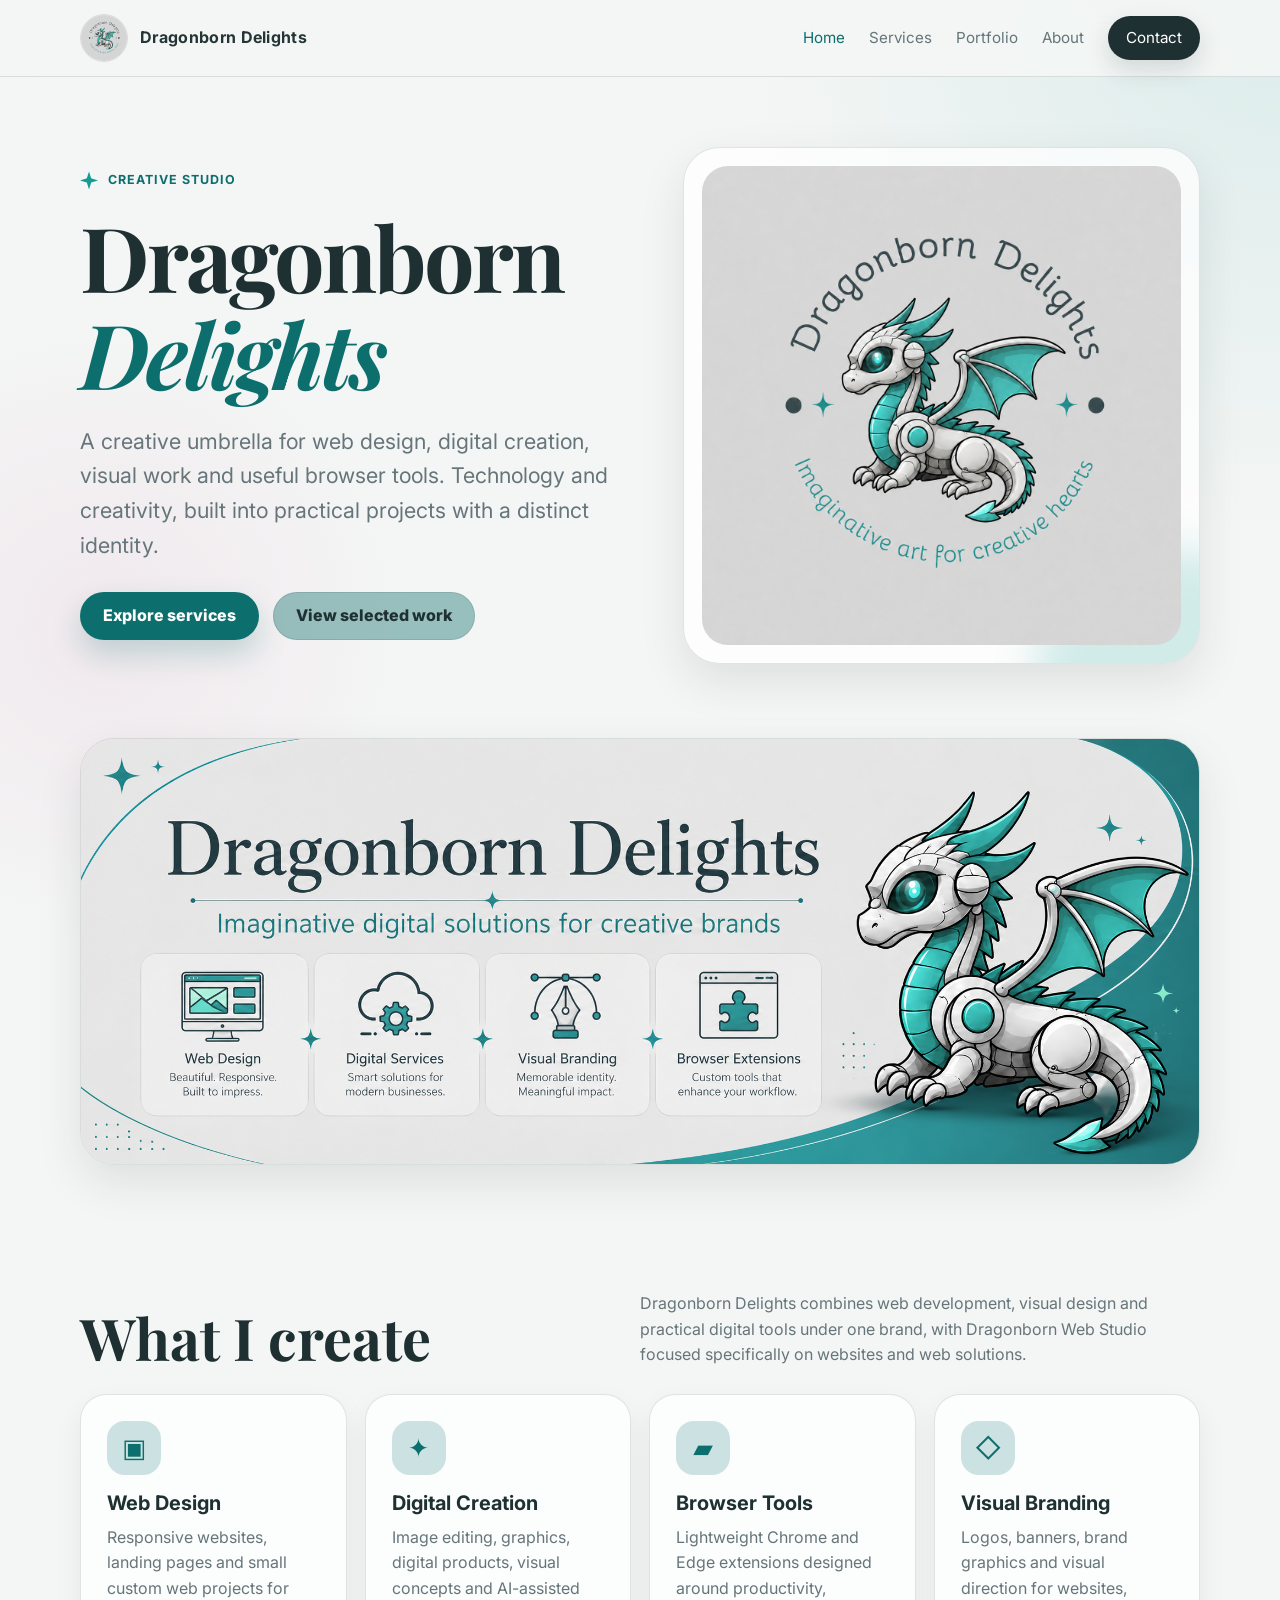
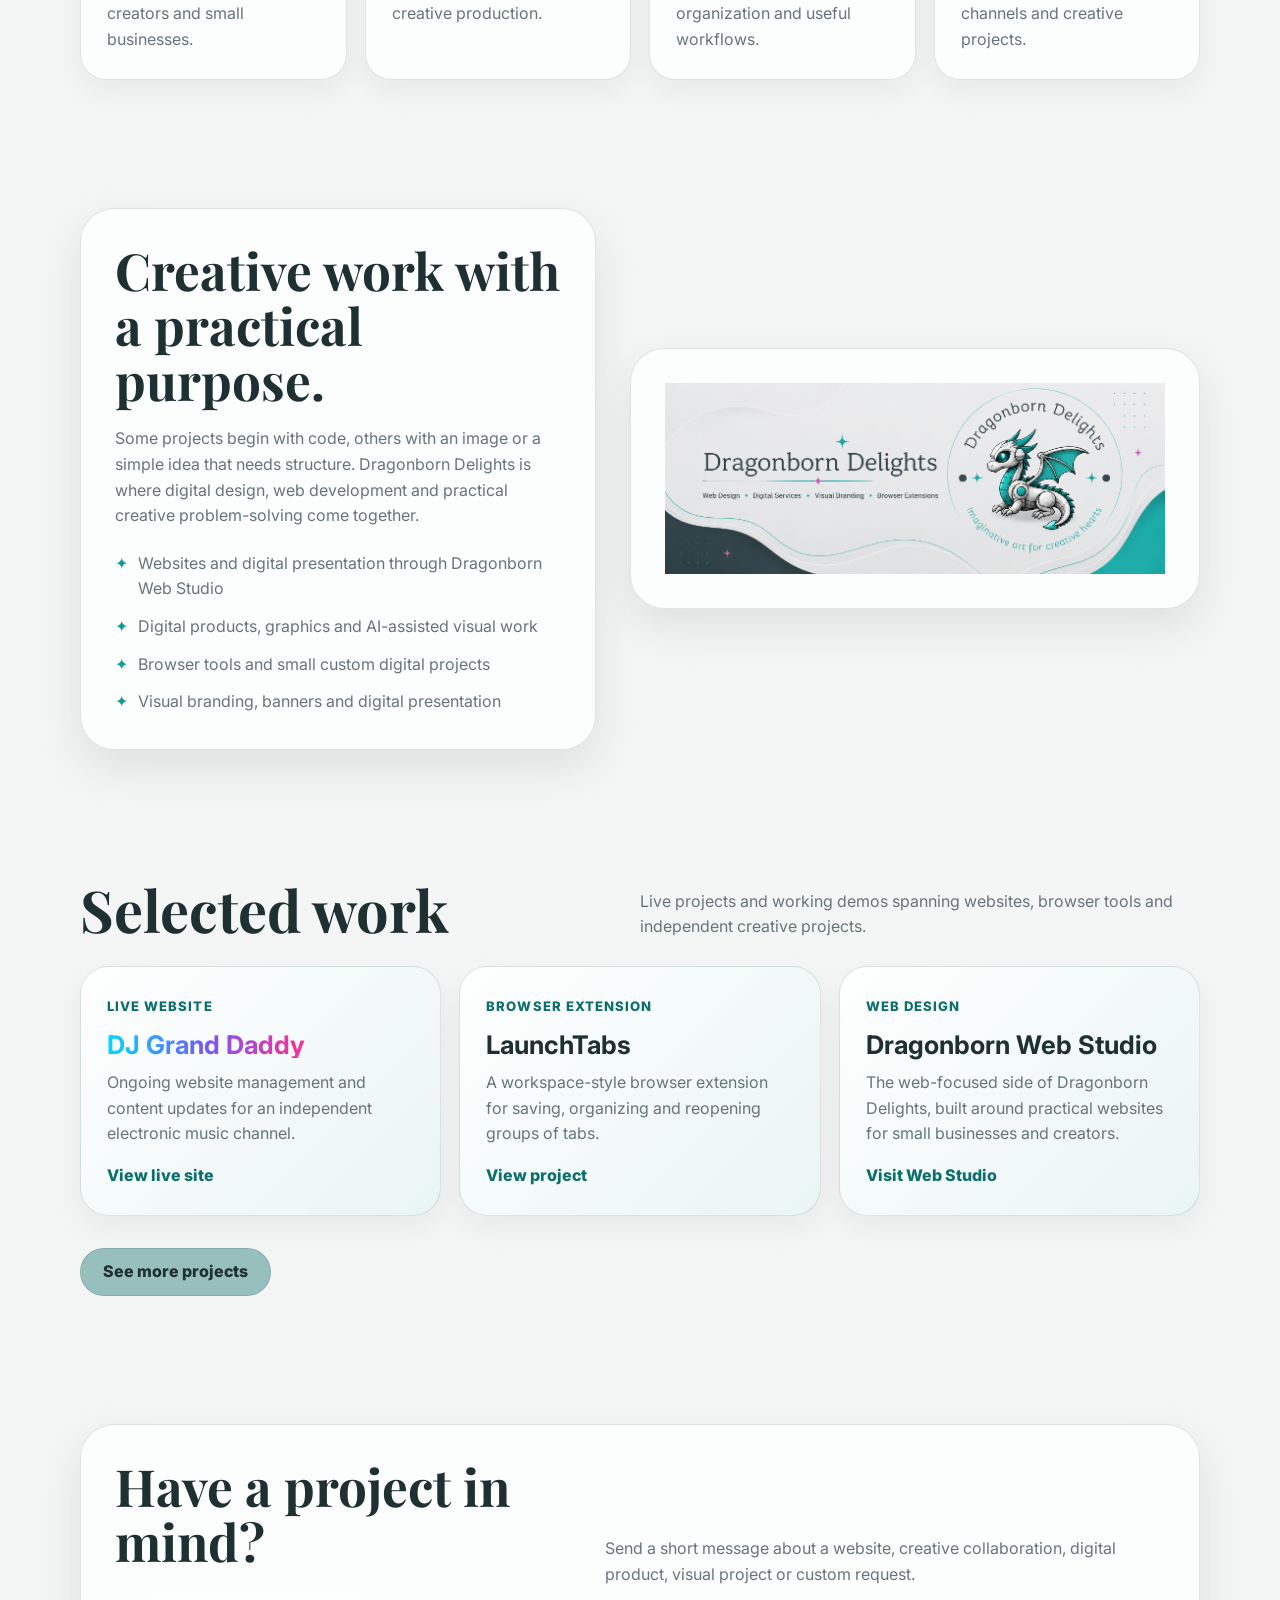
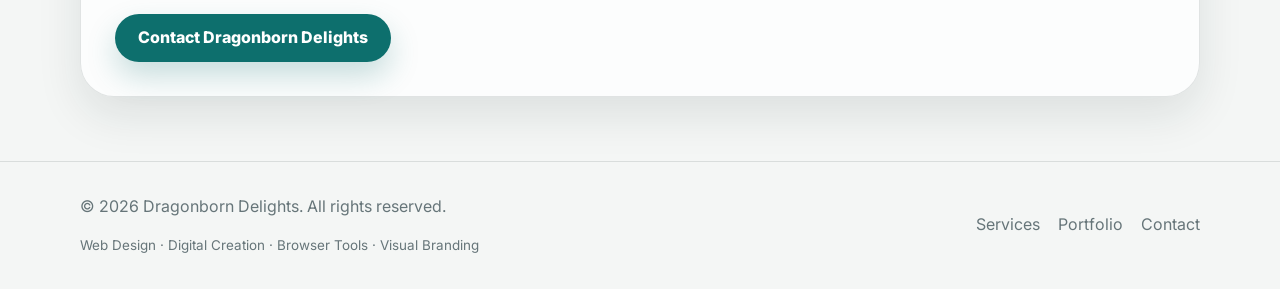
==== index.html @ be73b433 "Add social sharing metadata" ====
<!doctype html>
<html lang="en">
  <head>
    <meta charset="utf-8" />
    <meta name="viewport" content="width=device-width, initial-scale=1" />
    <title>
      Web Design, Digital Creation & Visual Branding | Dragonborn Delights
    </title>
    <meta
      name="description"
      content="Dragonborn Delights creates responsive websites, digital design, visual branding and useful browser tools for businesses, creators and online projects."
    />
    <link
      rel="canonical"
      href="https://jeanettesoderman.github.io/dragonborn-delights/"
    />
    <meta property="og:type" content="website" />
    <meta
      property="og:title"
      content="Web Design, Digital Creation & Visual Branding | Dragonborn Delights"
    />
    <meta
      property="og:description"
      content="Responsive websites, digital design, visual branding and useful browser tools for businesses, creators and online projects."
    />
    <meta
      property="og:url"
      content="https://jeanettesoderman.github.io/dragonborn-delights/"
    />
    <meta
      property="og:image"
      content="https://jeanettesoderman.github.io/dragonborn-delights/assets/cover-banner.png"
    />
    <meta property="og:site_name" content="Dragonborn Delights" />

    <meta name="twitter:card" content="summary_large_image" />
    <meta
      name="twitter:title"
      content="Web Design, Digital Creation & Visual Branding | Dragonborn Delights"
    />
    <meta
      name="twitter:description"
      content="Responsive websites, digital design, visual branding and useful browser tools."
    />
    <meta
      name="twitter:image"
      content="https://jeanettesoderman.github.io/dragonborn-delights/assets/cover-banner.png"
    />
    <link rel="preconnect" href="https://fonts.googleapis.com" />
    <link rel="preconnect" href="https://fonts.gstatic.com" crossorigin />
    <link
      href="https://fonts.googleapis.com/css2?family=Inter:wght@400;600;700;800&family=Playfair+Display:wght@600;700&display=swap"
      rel="stylesheet"
    />
    <link rel="stylesheet" href="style.css" />
  </head>
  <body>
    <a class="skip-link" href="#main">Skip to content</a>
    <header class="site-header">
      <div class="container nav">
        <a
          class="logo-link"
          href="index.html"
          aria-label="Dragonborn Delights home"
        >
          <img src="assets/logo.png" alt="Dragonborn Delights dragon logo" />
          <span>Dragonborn Delights</span>
        </a>
        <button
          class="mobile-toggle"
          type="button"
          aria-expanded="false"
          aria-controls="nav-links"
        >
          Menu
        </button>
        <nav id="nav-links" class="nav-links" aria-label="Main navigation">
          <a class="active" href="index.html">Home</a>
          <a href="services.html">Services</a>
          <a href="portfolio.html">Portfolio</a>

          <a href="about.html">About</a>
          <a class="nav-cta" href="contact.html">Contact</a>
        </nav>
      </div>
    </header>

    <main id="main">
      <section class="hero">
        <div class="container hero-grid">
          <div>
            <span class="kicker"
              ><span class="sparkle"></span>Creative studio</span
            >
            <h1>Dragonborn <span>Delights</span></h1>
            <p class="lead">
              A creative umbrella for web design, digital creation, visual work
              and useful browser tools. Technology and creativity, built into
              practical projects with a distinct identity.
            </p>
            <div class="hero-actions">
              <a class="btn btn-primary" href="services.html"
                >Explore services</a
              >
              <a class="btn btn-secondary" href="portfolio.html"
                >View selected work</a
              >
            </div>
          </div>
          <div class="hero-card" aria-label="Dragonborn Delights logo preview">
            <img src="assets/logo.png" alt="Dragonborn Delights dragon logo" />
          </div>
        </div>
      </section>

      <section
        class="banner-strip"
        aria-label="Dragonborn Delights brand banner"
      >
        <div class="container">
          <img
            src="assets/cover-banner.png"
            alt="Dragonborn Delights creative services banner"
          />
        </div>
      </section>

      <section class="section" id="services">
        <div class="container">
          <div class="section-header">
            <h2>What I create</h2>
            <p>
              Dragonborn Delights combines web development, visual design and
              practical digital tools under one brand, with Dragonborn Web
              Studio focused specifically on websites and web solutions.
            </p>
          </div>
          <div class="cards">
            <article class="card">
              <div class="icon" aria-hidden="true">▣</div>
              <h3>Web Design</h3>
              <p>
                Responsive websites, landing pages and small custom web projects
                for creators and small businesses.
              </p>
            </article>
            <article class="card">
              <div class="icon" aria-hidden="true">✦</div>
              <h3>Digital Creation</h3>
              <p>
                Image editing, graphics, digital products, visual concepts and
                AI-assisted creative production.
              </p>
            </article>
            <article class="card">
              <div class="icon" aria-hidden="true">▰</div>
              <h3>Browser Tools</h3>
              <p>
                Lightweight Chrome and Edge extensions designed around
                productivity, organization and useful workflows.
              </p>
            </article>
            <article class="card">
              <div class="icon" aria-hidden="true">◇</div>
              <h3>Visual Branding</h3>
              <p>
                Logos, banners, brand graphics and visual direction for
                websites, channels and creative projects.
              </p>
            </article>
          </div>
        </div>
      </section>

      <section class="section">
        <div class="container split">
          <div class="panel">
            <h2>Creative work with a practical purpose.</h2>
            <p>
              Some projects begin with code, others with an image or a simple
              idea that needs structure. Dragonborn Delights is where digital
              design, web development and practical creative problem-solving
              come together.
            </p>
            <ul class="check-list">
              <li>
                Websites and digital presentation through Dragonborn Web Studio
              </li>
              <li>Digital products, graphics and AI-assisted visual work</li>
              <li>Browser tools and small custom digital projects</li>
              <li>Visual branding, banners and digital presentation</li>
            </ul>
          </div>
          <div class="panel">
            <img
              src="assets/brand-banner-alt.png"
              alt="Dragonborn Delights creative workspace and branding"
            />
          </div>
        </div>
      </section>

      <section class="section">
        <div class="container">
          <div class="section-header">
            <h2>Selected work</h2>
            <p>
              Live projects and working demos spanning websites, browser tools
              and independent creative projects.
            </p>
          </div>
          <div class="portfolio-grid">
            <article class="project-card">
              <div>
                <span class="tag">Live website</span>
                <h3 class="grand-daddy-title">DJ Grand Daddy</h3>
                <p>
                  Ongoing website management and content updates for an
                  independent electronic music channel.
                </p>
              </div>
              <a
                href="https://djgranddaddy.pythonanywhere.com/"
                target="_blank"
                rel="noopener"
                >View live site</a
              >
            </article>
            <article class="project-card">
              <div>
                <span class="tag">Browser extension</span>
                <h3>LaunchTabs</h3>
                <p>
                  A workspace-style browser extension for saving, organizing and
                  reopening groups of tabs.
                </p>
              </div>
              <a
                href="https://melodic-malabi-07e8c5.netlify.app/"
                target="_blank"
                rel="noopener"
                >View project</a
              >
            </article>
            <article class="project-card">
              <div>
                <span class="tag">Web design</span>
                <h3>Dragonborn Web Studio</h3>
                <p>
                  The web-focused side of Dragonborn Delights, built around
                  practical websites for small businesses and creators.
                </p>
              </div>
              <a
                href="https://dragonborn-web-studio.netlify.app/"
                target="_blank"
                rel="noopener"
                >Visit Web Studio</a
              >
            </article>
          </div>
          <div class="section-actions">
            <a class="btn btn-secondary" href="portfolio.html"
              >See more projects</a
            >
          </div>
        </div>
      </section>

      <section class="section">
        <div class="container panel">
          <div class="section-header">
            <h2>Have a project in mind?</h2>
            <p>
              Send a short message about a website, creative collaboration,
              digital product, visual project or custom request.
            </p>
          </div>
          <a class="btn btn-primary" href="contact.html"
            >Contact Dragonborn Delights</a
          >
        </div>
      </section>
    </main>

    <footer class="footer">
      <div class="container footer-inner">
        <div>
          <p>
            © <span data-year></span> Dragonborn Delights. All rights reserved.
          </p>
          <p class="footer-note">
            Web Design · Digital Creation · Browser Tools · Visual Branding
          </p>
        </div>
        <div class="footer-links">
          <a href="services.html">Services</a>
          <a href="portfolio.html">Portfolio</a>

          <a href="contact.html">Contact</a>
        </div>
      </div>
    </footer>
    <script src="script.js"></script>
  </body>
</html>
---- style.css ----
:root {
  --bg: #f4f6f5;
  --paper: #ffffff;
  --ink: #243536;
  --muted: #667579;
  --teal: #139c96;
  --teal-dark: #0d6f6d;
  --teal-soft: #dff5f3;
  --charcoal: #1e3032;
  --magenta: #c2187a;
  --line: rgba(36, 53, 54, 0.13);
  --shadow: 0 18px 45px rgba(20, 42, 43, 0.1);
  --radius: 26px;
}

* {
  box-sizing: border-box;
}

html {
  scroll-behavior: smooth;
}

body {
  margin: 0;
  font-family:
    Inter,
    system-ui,
    -apple-system,
    BlinkMacSystemFont,
    "Segoe UI",
    sans-serif;
  color: var(--ink);
  background:
    radial-gradient(
      circle at top right,
      rgba(19, 156, 150, 0.11),
      transparent 34rem
    ),
    radial-gradient(
      circle at 8% 18%,
      rgba(194, 24, 122, 0.06),
      transparent 20rem
    ),
    var(--bg);
  line-height: 1.6;
}

img {
  max-width: 100%;
  display: block;
}

a {
  color: inherit;
  text-decoration: none;
}

p {
  margin: 0 0 1rem;
  color: var(--muted);
}

h1,
h2,
h3 {
  margin: 0;
  line-height: 1.08;
  color: var(--charcoal);
}

h1,
h2,
.brand-name {
  font-family: "Playfair Display", Georgia, serif;
}

.container {
  width: min(1120px, calc(100% - 32px));
  margin: 0 auto;
}

.skip-link {
  position: absolute;
  left: -999px;
  top: 16px;
  background: var(--charcoal);
  color: white;
  padding: 10px 14px;
  border-radius: 10px;
  z-index: 99;
}

.skip-link:focus {
  left: 16px;
}

.site-header {
  position: sticky;
  top: 0;
  z-index: 10;
  backdrop-filter: blur(16px);
  background: rgba(244, 246, 245, 0.88);
  border-bottom: 1px solid var(--line);
}

.nav {
  min-height: 76px;
  display: flex;
  align-items: center;
  justify-content: space-between;
  gap: 24px;
}

.logo-link {
  display: flex;
  align-items: center;
  gap: 12px;
  font-weight: 700;
}

.logo-link img {
  width: 48px;
  height: 48px;
  border-radius: 50%;
  object-fit: cover;
  border: 1px solid var(--line);
}

.logo-link span {
  letter-spacing: 0.02em;
}

.nav-links {
  display: flex;
  align-items: center;
  gap: 24px;
  font-size: 0.95rem;
}

.nav-links a {
  color: var(--muted);
}

.nav-links a:hover,
.nav-links a.active {
  color: var(--teal-dark);
}

.nav-cta {
  padding: 10px 18px;
  border-radius: 999px;
  background: var(--charcoal);
  color: #fff !important;
  box-shadow: 0 10px 24px rgba(31, 49, 51, 0.15);
}

.mobile-toggle {
  display: none;
}

.hero {
  padding: 70px 0 46px;
}

.hero-grid {
  display: grid;
  grid-template-columns: 1fr 0.92fr;
  align-items: center;
  gap: 42px;
}

.kicker {
  display: inline-flex;
  align-items: center;
  gap: 10px;
  color: var(--teal-dark);
  font-weight: 700;
  letter-spacing: 0.08em;
  text-transform: uppercase;
  font-size: 0.78rem;
  margin-bottom: 18px;
}

.sparkle {
  width: 18px;
  height: 18px;
  display: inline-block;
  background: var(--teal);
  clip-path: polygon(
    50% 0,
    62% 38%,
    100% 50%,
    62% 62%,
    50% 100%,
    38% 62%,
    0 50%,
    38% 38%
  );
}

.sparkle.magenta {
  background: var(--magenta);
  width: 13px;
  height: 13px;
}

.hero h1 {
  font-size: clamp(3rem, 7vw, 6.5rem);
  max-width: 780px;
  letter-spacing: -0.035em;
}

.hero h1 span {
  color: var(--teal-dark);
  font-style: italic;
}

.lead {
  font-size: clamp(1.05rem, 2vw, 1.35rem);
  max-width: 680px;
  margin: 22px 0 0;
}

.hero-actions {
  display: flex;
  flex-wrap: wrap;
  gap: 14px;
  margin-top: 30px;
}

.btn {
  display: inline-flex;
  align-items: center;
  justify-content: center;
  min-height: 48px;
  padding: 0 22px;
  border-radius: 999px;
  font-weight: 800;
  border: 1px solid transparent;
  transition:
    transform 0.18s ease,
    box-shadow 0.18s ease,
    border-color 0.18s ease;
}

.btn:hover {
  transform: translateY(-2px);
}

.btn-primary {
  background: var(--teal-dark);
  color: white;
  box-shadow: 0 14px 30px rgba(13, 111, 109, 0.22);
}

.btn-secondary {
  background: rgba(13, 111, 109, 0.4);
  border-color: var(--line);
  color: var(--charcoal);
}

.hero-card {
  background: rgba(255, 255, 255, 0.72);
  border: 1px solid var(--line);
  border-radius: 36px;
  padding: 18px;
  box-shadow: var(--shadow);
  position: relative;
  overflow: hidden;
}

.hero-card::after {
  content: "";
  position: absolute;
  inset: auto -20% -30% auto;
  width: 52%;
  height: 52%;
  border-radius: 999px;
  background: rgba(19, 156, 150, 0.18);
  filter: blur(20px);
}

.hero-card img {
  border-radius: 26px;
  aspect-ratio: 1 / 1;
  object-fit: cover;
  position: relative;
  z-index: 1;
}

.page-hero {
  padding: 70px 0 34px;
}

.page-hero h1 {
  font-size: clamp(2.6rem, 6vw, 5.6rem);
}

.page-hero p {
  max-width: 760px;
  font-size: 1.18rem;
  margin-top: 20px;
}

.section {
  padding: 64px 0;
}

.section-header {
  display: flex;
  align-items: end;
  justify-content: space-between;
  gap: 24px;
  margin-bottom: 26px;
}

.section-header h2 {
  font-size: clamp(2rem, 4.5vw, 3.8rem);
}

.section-header p {
  max-width: 560px;
  margin: 0;
}

.cards {
  display: grid;
  grid-template-columns: repeat(4, 1fr);
  gap: 18px;
}

.card {
  background: rgba(255, 255, 255, 0.74);
  border: 1px solid var(--line);
  border-radius: var(--radius);
  padding: 26px;
  box-shadow: 0 12px 30px rgba(20, 42, 43, 0.06);
}

.icon {
  width: 54px;
  height: 54px;
  display: grid;
  place-items: center;
  border-radius: 18px;
  background: rgba(13, 111, 109, 0.2);
  color: var(--teal-dark);
  font-size: 1.6rem;
  margin-bottom: 18px;
}

.card h3 {
  font-size: 1.25rem;
  margin-bottom: 10px;
}

.card p {
  margin-bottom: 0;
}

.banner-strip {
  padding: 28px 0 62px;
}

.banner-strip img {
  width: 100%;
  border-radius: 34px;
  border: 1px solid var(--line);
  box-shadow: var(--shadow);
}

.split {
  display: grid;
  grid-template-columns: 0.95fr 1.05fr;
  gap: 34px;
  align-items: center;
}

.panel {
  background: rgba(255, 255, 255, 0.74);
  border: 1px solid var(--line);
  border-radius: 34px;
  padding: 34px;
  box-shadow: var(--shadow);
}

.panel h2 {
  font-size: clamp(2rem, 4vw, 3.5rem);
  margin-bottom: 18px;
}

.check-list {
  list-style: none;
  padding: 0;
  margin: 22px 0 0;
  display: grid;
  gap: 12px;
}

.check-list li {
  display: flex;
  gap: 10px;
  color: var(--muted);
}

.check-list li::before {
  content: "✦";
  color: var(--teal);
}

.portfolio-grid {
  display: grid;
  grid-template-columns: repeat(3, 1fr);
  gap: 18px;
}

.section-actions {
  margin-top: 32px;
}

.project-card {
  min-height: 250px;
  background: linear-gradient(
    135deg,
    rgba(255, 255, 255, 0.88),
    rgba(223, 245, 243, 0.52)
  );
  border: 1px solid var(--line);
  border-radius: 28px;
  padding: 26px;
  display: flex;
  flex-direction: column;
  justify-content: space-between;
  box-shadow: 0 12px 30px rgba(20, 42, 43, 0.06);
}

.project-card .tag {
  color: var(--teal-dark);
  font-weight: 800;
  font-size: 0.82rem;
  text-transform: uppercase;
  letter-spacing: 0.08em;
}

.project-card h3 {
  font-size: 1.6rem;
  margin-top: 12px;
}

/* DJ Grand Daddy gradient title */

.grand-daddy-title {
  display: block;
  width: fit-content;
  background: linear-gradient(90deg, #00d9ff, #7657ff, #ff2e93);
  background-clip: text;
  -webkit-background-clip: text;
  color: transparent;
  -webkit-text-fill-color: transparent;
}

.project-card p {
  margin-top: 12px;
}

.contact-layout {
  display: grid;
  grid-template-columns: 0.78fr 1.22fr;
  gap: 24px;
  align-items: start;
}

.contact-box a {
  color: var(--teal-dark);
  font-weight: 800;
}

.form {
  display: grid;
  gap: 14px;
}

.form-row {
  display: grid;
  grid-template-columns: 1fr 1fr;
  gap: 14px;
}

label {
  font-weight: 800;
  color: var(--charcoal);
}

input,
select,
textarea {
  width: 100%;
  margin-top: 8px;
  border: 1px solid var(--line);
  border-radius: 16px;
  padding: 14px 15px;
  font: inherit;
  color: var(--ink);
  background: rgba(255, 255, 255, 0.86);
}

textarea {
  min-height: 170px;
  resize: vertical;
}

.footer {
  border-top: 1px solid var(--line);
  padding: 32px 0;
  color: var(--muted);
}

.footer-inner {
  display: flex;
  justify-content: space-between;
  align-items: center;
  gap: 20px;
}

.footer-links {
  display: flex;
  gap: 18px;
}

.footer-links a {
  color: var(--muted);
}

.footer-links a:hover {
  color: var(--teal-dark);
}

@media (max-width: 900px) {
  .mobile-toggle {
    display: inline-flex;
    border: 1px solid var(--line);
    background: rgba(255, 255, 255, 0.78);
    border-radius: 12px;
    padding: 9px 12px;
    font-weight: 900;
    color: var(--charcoal);
  }

  .nav-links {
    display: none;
    position: absolute;
    left: 16px;
    right: 16px;
    top: 76px;
    padding: 18px;
    border: 1px solid var(--line);
    border-radius: 24px;
    background: rgba(255, 255, 255, 0.96);
    box-shadow: var(--shadow);
    flex-direction: column;
    align-items: stretch;
  }

  .nav-links.open {
    display: flex;
  }

  .nav-cta {
    text-align: center;
  }

  .hero-grid,
  .split,
  .contact-layout {
    grid-template-columns: 1fr;
  }

  .cards {
    grid-template-columns: repeat(2, 1fr);
  }

  .portfolio-grid {
    grid-template-columns: 1fr;
  }
}

@media (max-width: 560px) {
  .hero {
    padding-top: 42px;
  }

  .cards {
    grid-template-columns: 1fr;
  }

  .form-row {
    grid-template-columns: 1fr;
  }

  .section-header {
    display: block;
  }

  .section-header p {
    margin-top: 12px;
  }

  .footer-inner {
    flex-direction: column;
    align-items: flex-start;
  }
}

/* 2026 refresh: portfolio additions */

.project-card > a {
  color: var(--teal-dark);
  font-weight: 800;
}

.project-card > a:hover {
  text-decoration: underline;
}

.footer-note {
  font-size: 0.84rem;
  margin: 4px 0 0;
}

.contact-direct {
  margin-top: 28px;
  margin-bottom: 4px;
  font-weight: 800;
  color: var(--charcoal);
}

.about-cards .card {
  min-height: 180px;
}

@media (prefers-reduced-motion: reduce) {
  html {
    scroll-behavior: auto;
  }

  *,
  *::before,
  *::after {
    animation-duration: 0.01ms !important;
    animation-iteration-count: 1 !important;
    transition-duration: 0.01ms !important;
  }
}

.panel a:not(.btn),
.card a:not(.btn) {
  color: var(--teal-dark);
  font-weight: 700;
}

.panel a:not(.btn):hover,
.card a:not(.btn):hover {
  text-decoration: underline;
}

@media (max-width: 560px) {
  .hero h1 {
    font-size: 1.8rem;
  }

  .page-hero h1 {
    font-size: 1.6rem;
  }

  .card h3 {
    font-size: 1rem;
  }

  .project-card h3 {
    font-size: 1.2rem;
  }

  .btn {
    min-height: 40px;
    padding: 0 16px;
    font-size: 0.8rem;
  }
}
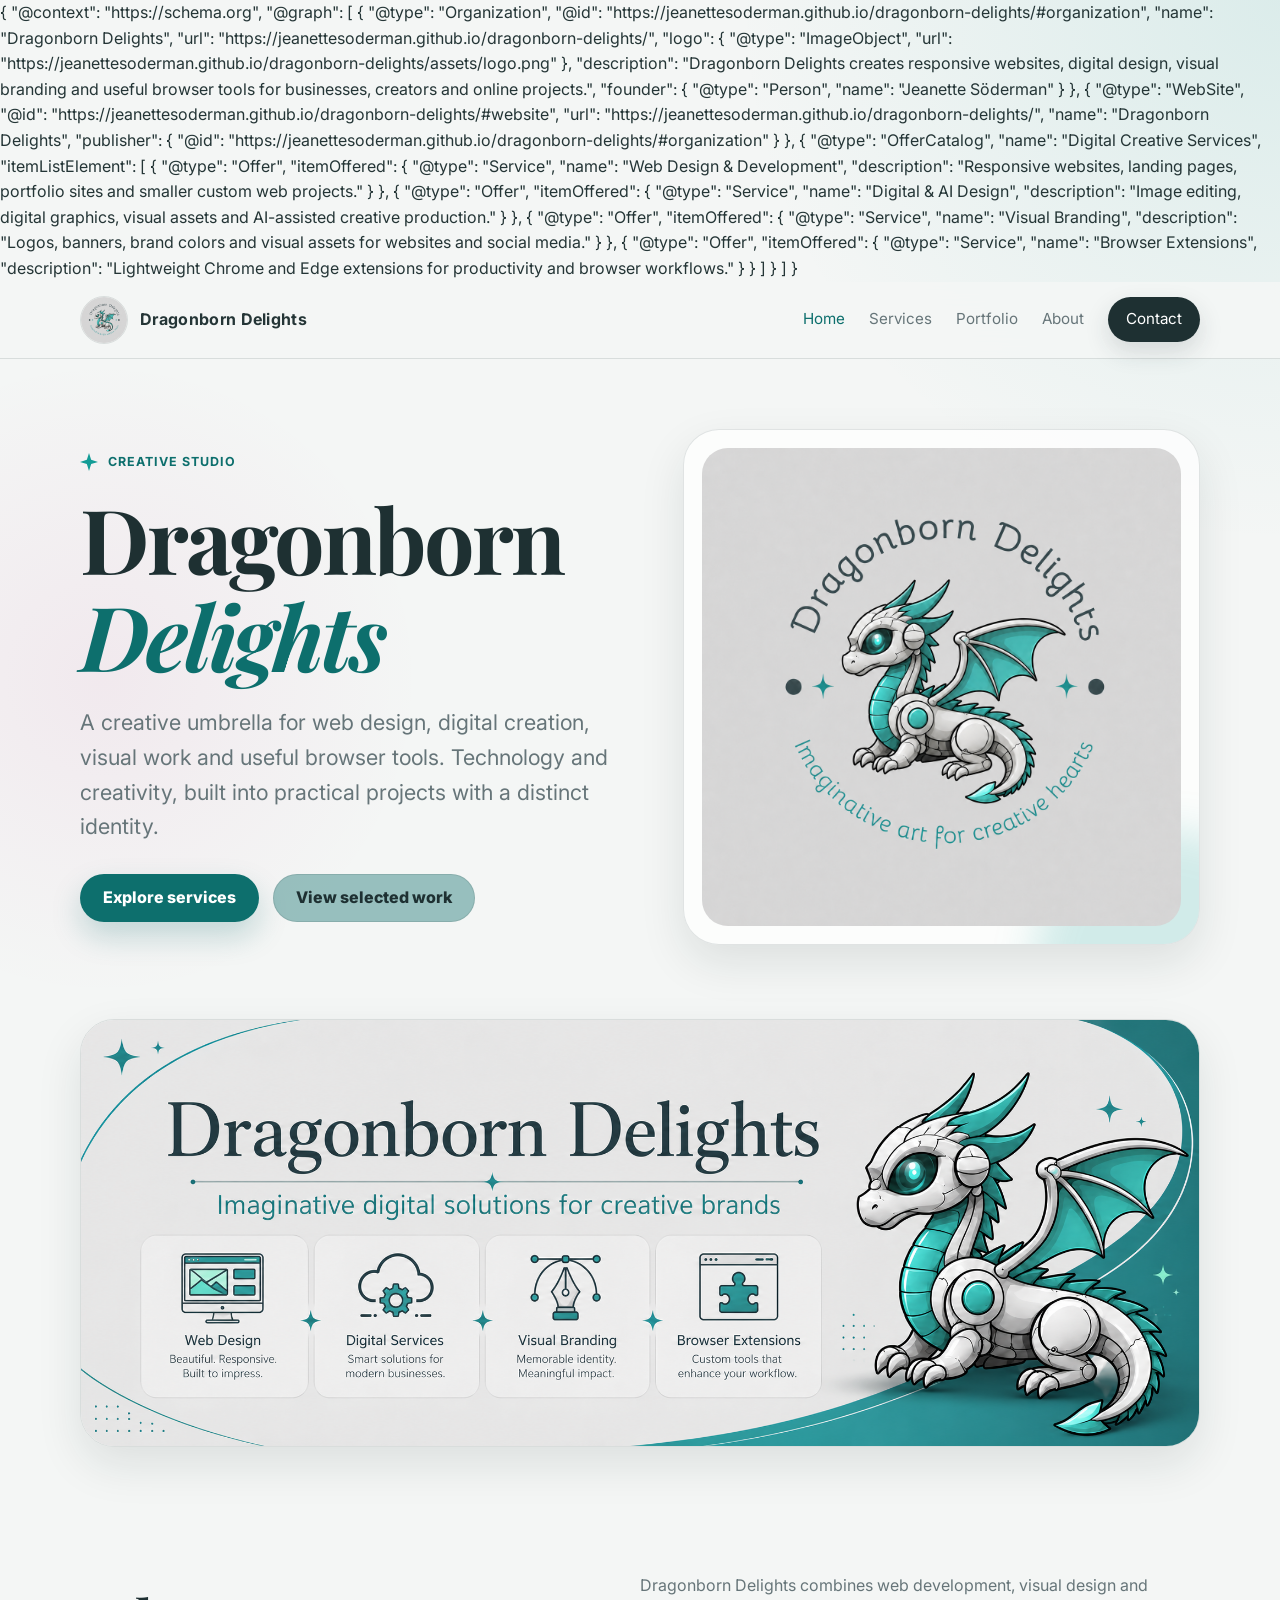
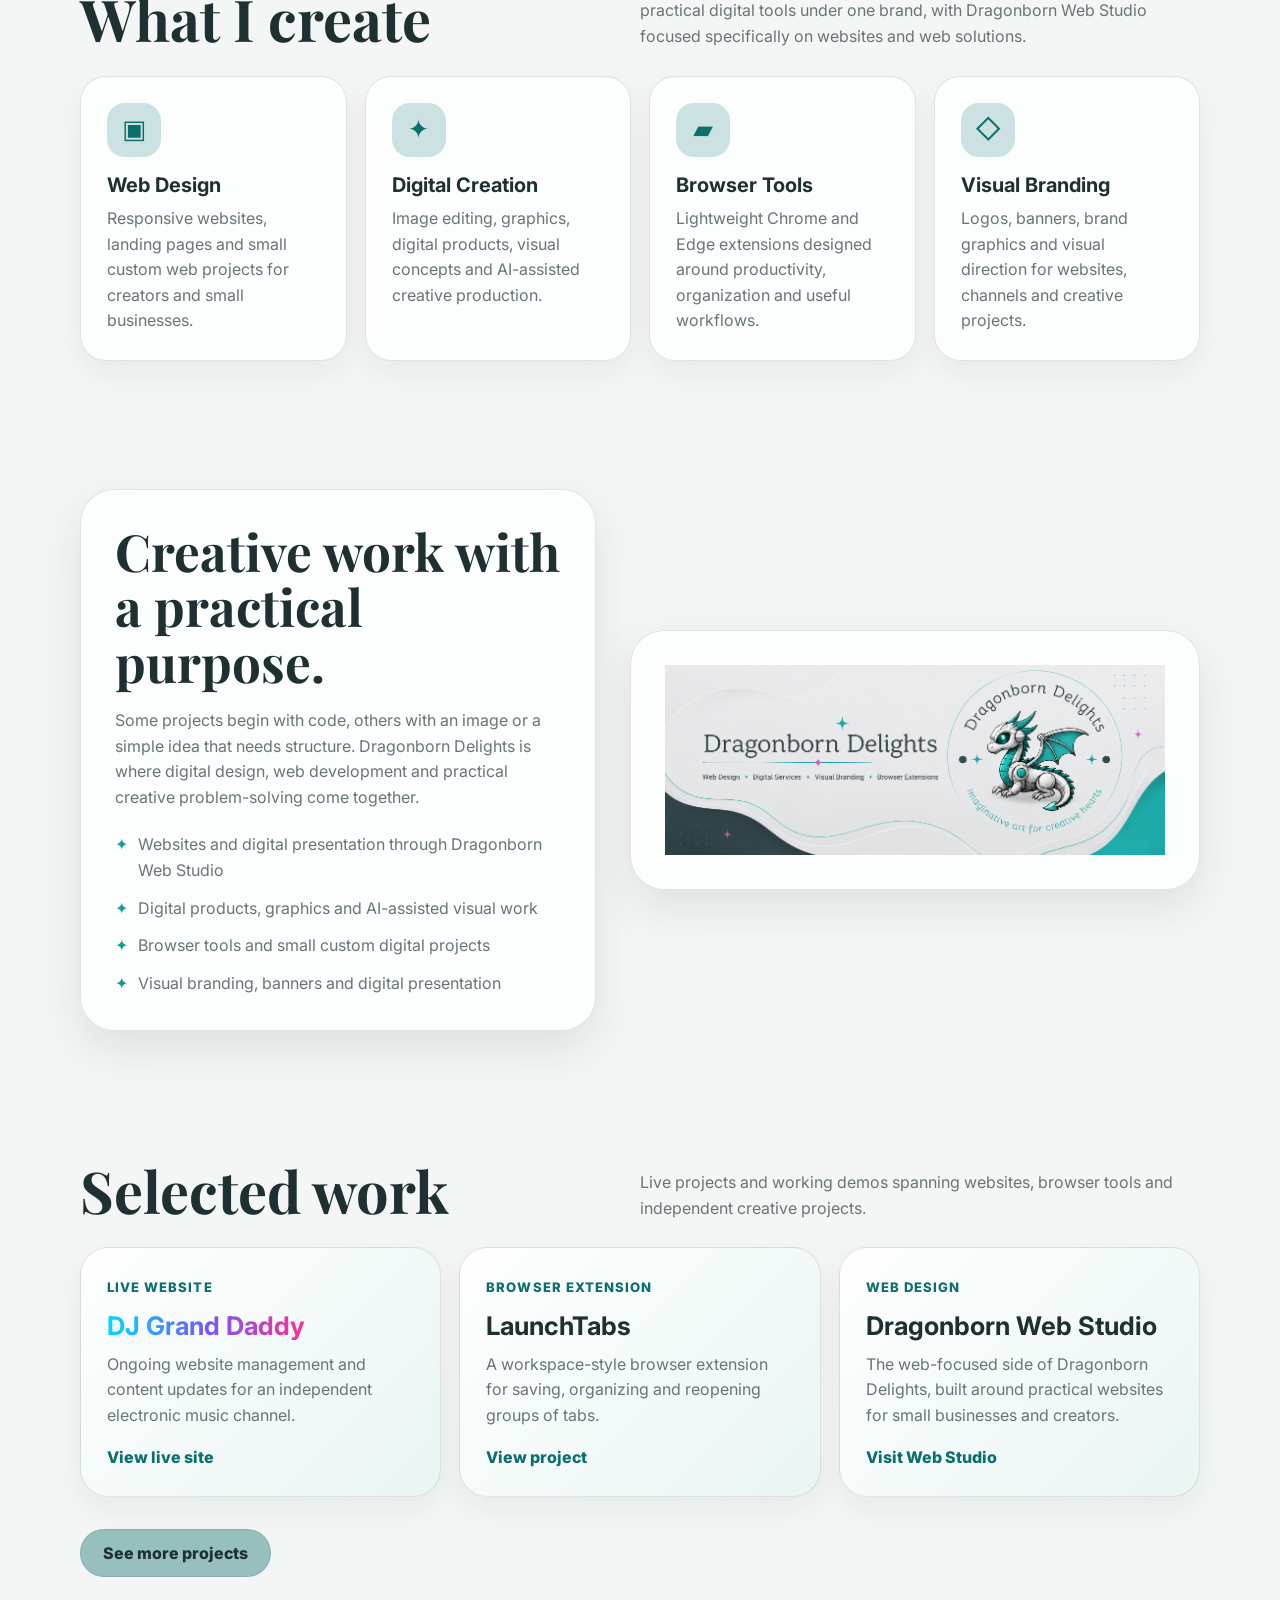
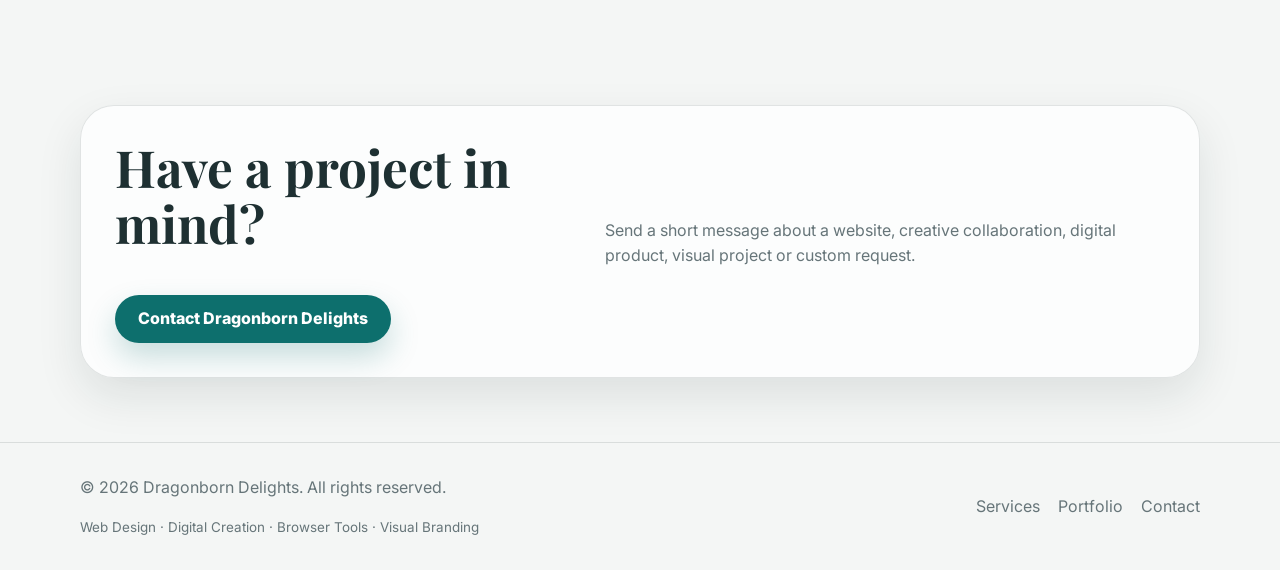
==== commit 2e8af7f7: "Move structured data to homepage" ====
--- a/index.html
+++ b/index.html
@@ -52,6 +52,74 @@
       href="https://fonts.googleapis.com/css2?family=Inter:wght@400;600;700;800&family=Playfair+Display:wght@600;700&display=swap"
       rel="stylesheet"
     />
+     {
+        "@context": "https://schema.org",
+        "@graph": [
+          {
+            "@type": "Organization",
+            "@id": "https://jeanettesoderman.github.io/dragonborn-delights/#organization",
+            "name": "Dragonborn Delights",
+            "url": "https://jeanettesoderman.github.io/dragonborn-delights/",
+            "logo": {
+              "@type": "ImageObject",
+              "url": "https://jeanettesoderman.github.io/dragonborn-delights/assets/logo.png"
+            },
+            "description": "Dragonborn Delights creates responsive websites, digital design, visual branding and useful browser tools for businesses, creators and online projects.",
+            "founder": {
+              "@type": "Person",
+              "name": "Jeanette Söderman"
+            }
+          },
+          {
+            "@type": "WebSite",
+            "@id": "https://jeanettesoderman.github.io/dragonborn-delights/#website",
+            "url": "https://jeanettesoderman.github.io/dragonborn-delights/",
+            "name": "Dragonborn Delights",
+            "publisher": {
+              "@id": "https://jeanettesoderman.github.io/dragonborn-delights/#organization"
+            }
+          },
+          {
+            "@type": "OfferCatalog",
+            "name": "Digital Creative Services",
+            "itemListElement": [
+              {
+                "@type": "Offer",
+                "itemOffered": {
+                  "@type": "Service",
+                  "name": "Web Design & Development",
+                  "description": "Responsive websites, landing pages, portfolio sites and smaller custom web projects."
+                }
+              },
+              {
+                "@type": "Offer",
+                "itemOffered": {
+                  "@type": "Service",
+                  "name": "Digital & AI Design",
+                  "description": "Image editing, digital graphics, visual assets and AI-assisted creative production."
+                }
+              },
+              {
+                "@type": "Offer",
+                "itemOffered": {
+                  "@type": "Service",
+                  "name": "Visual Branding",
+                  "description": "Logos, banners, brand colors and visual assets for websites and social media."
+                }
+              },
+              {
+                "@type": "Offer",
+                "itemOffered": {
+                  "@type": "Service",
+                  "name": "Browser Extensions",
+                  "description": "Lightweight Chrome and Edge extensions for productivity and browser workflows."
+                }
+              }
+            ]
+          }
+        ]
+      }
+    </script>
     <link rel="stylesheet" href="style.css" />
   </head>
   <body>
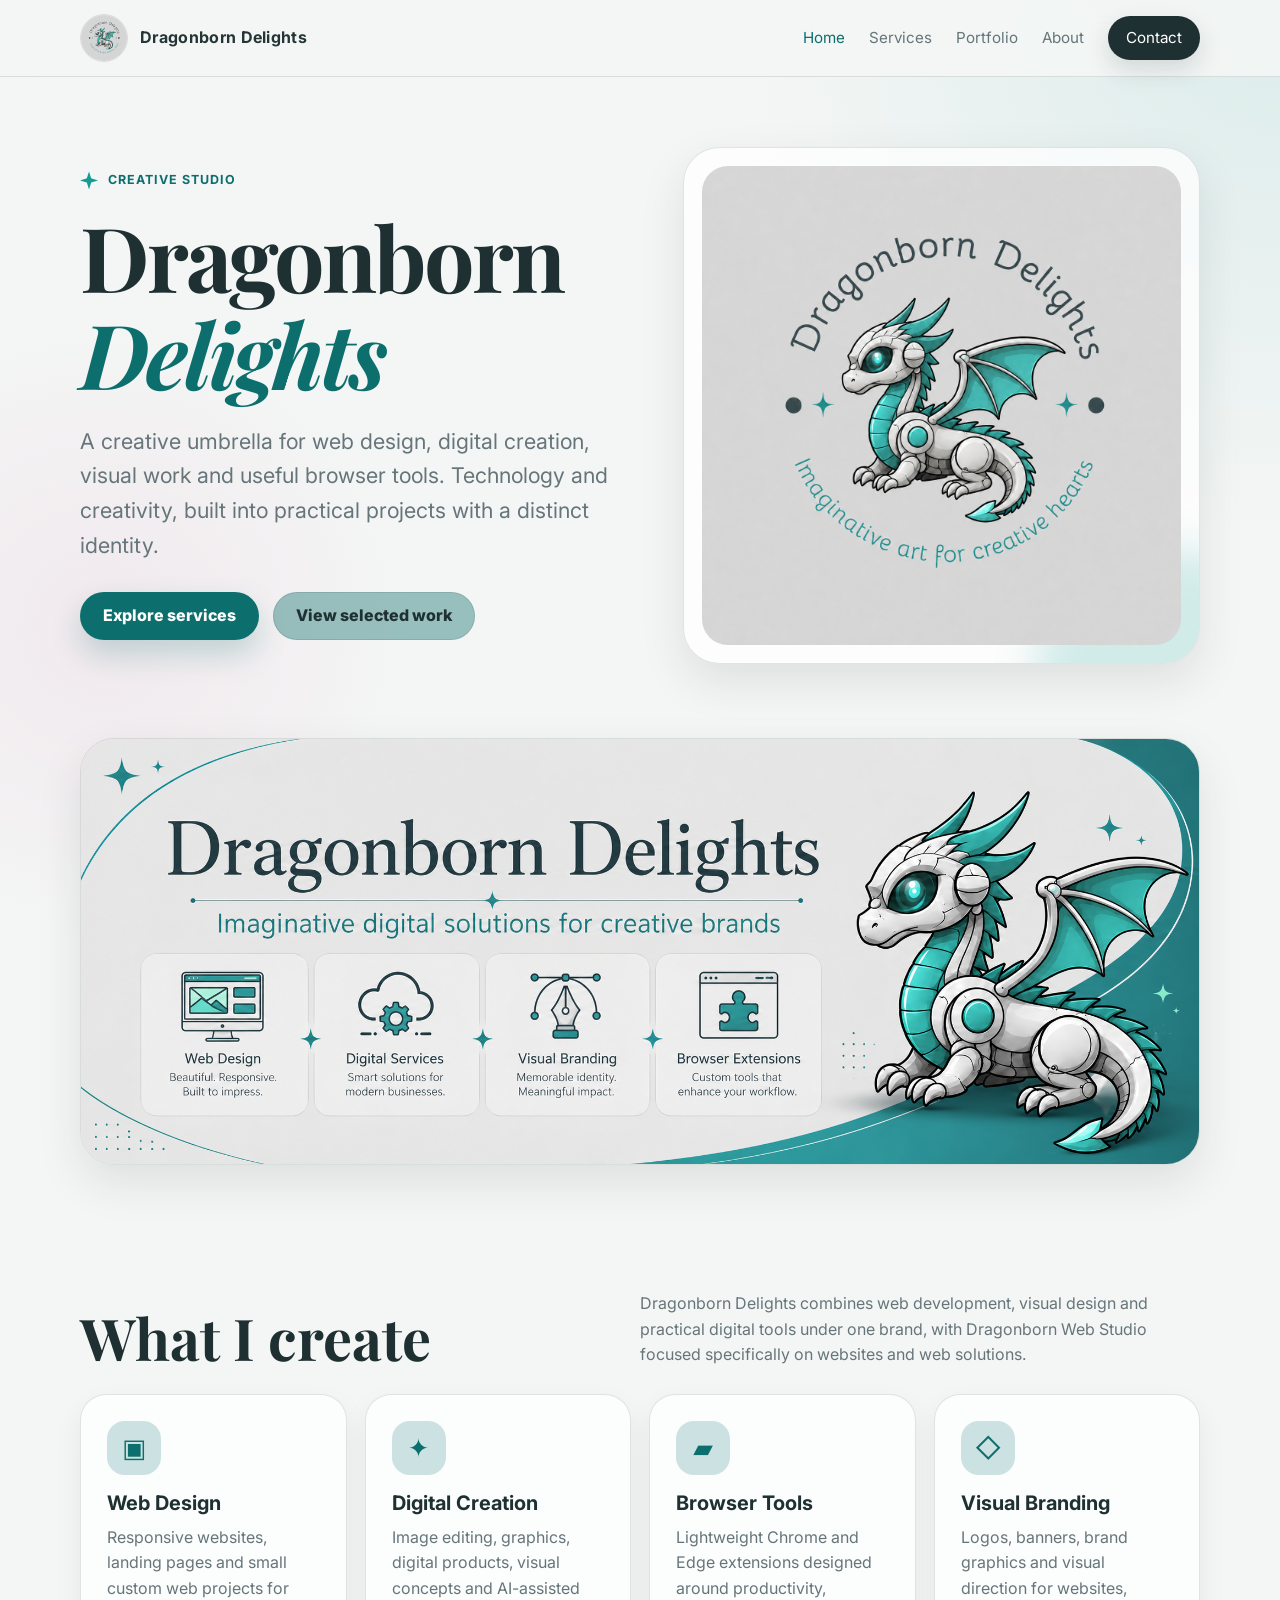
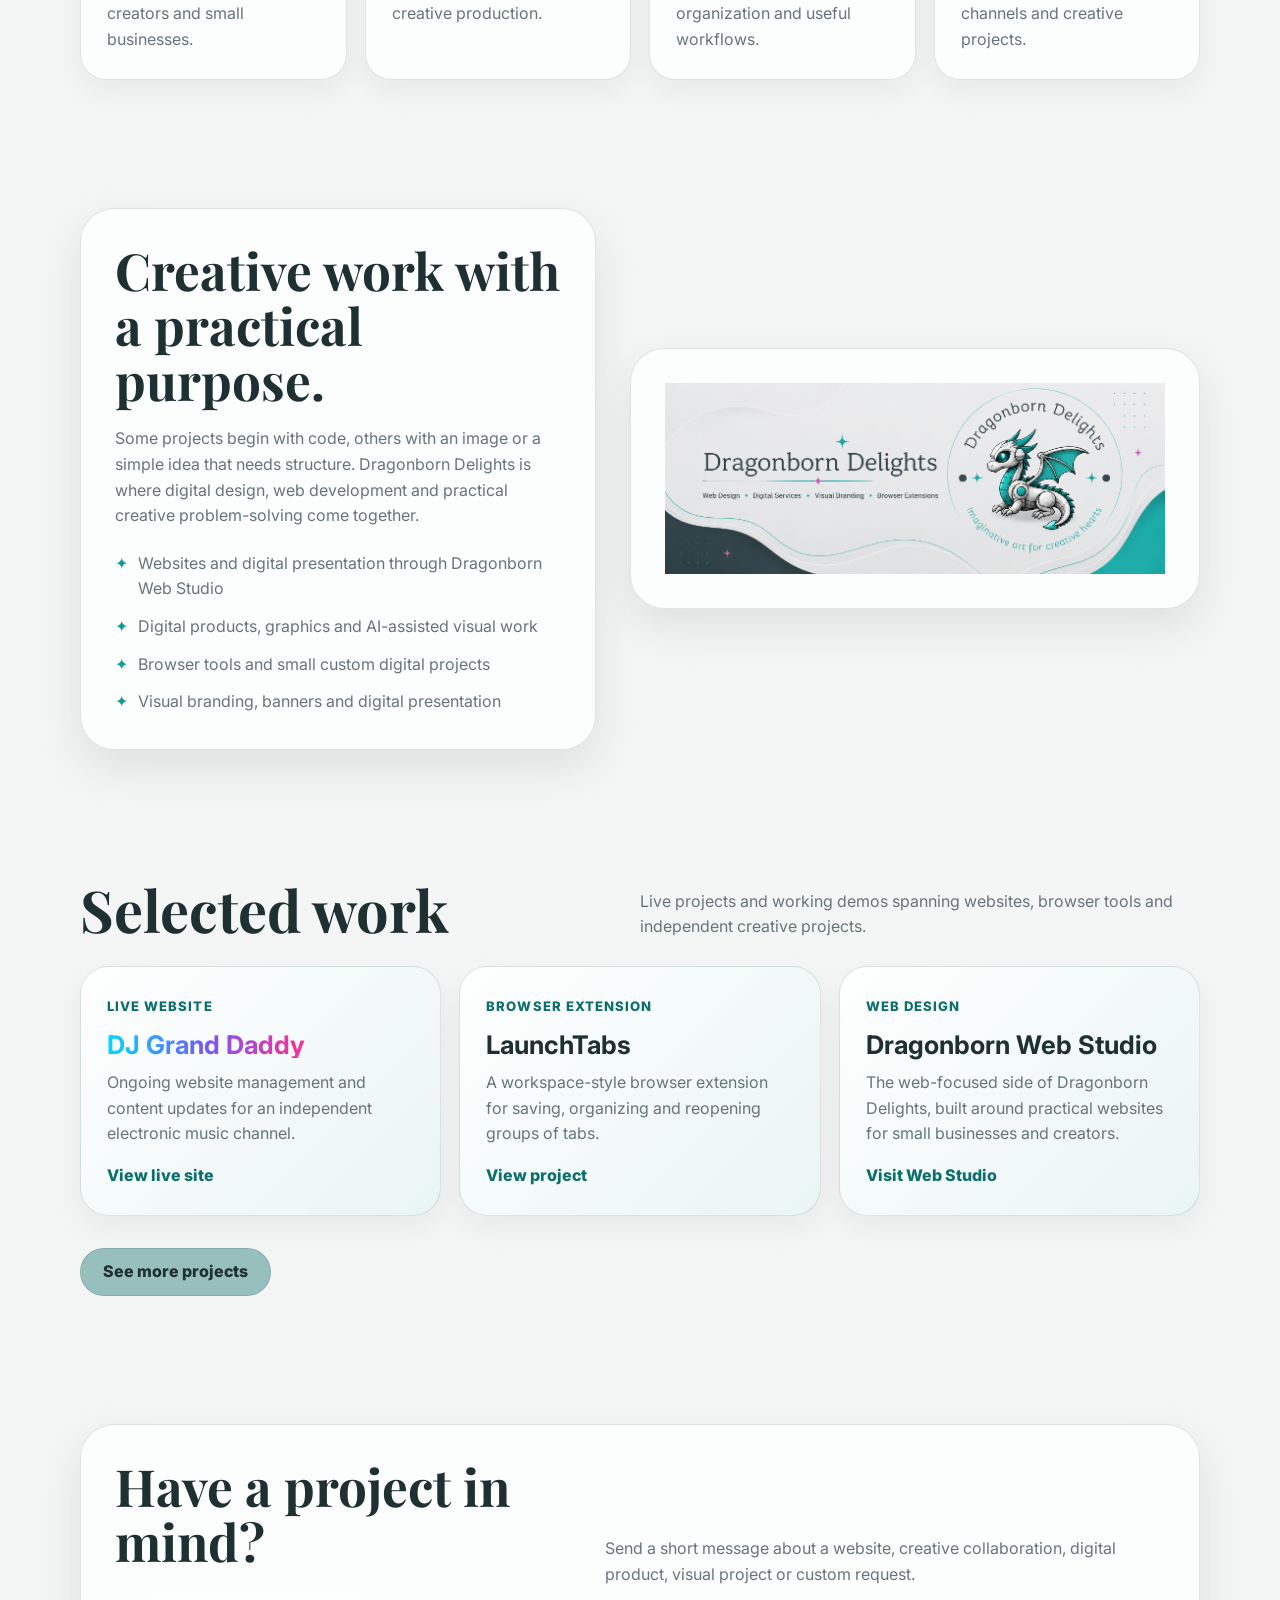
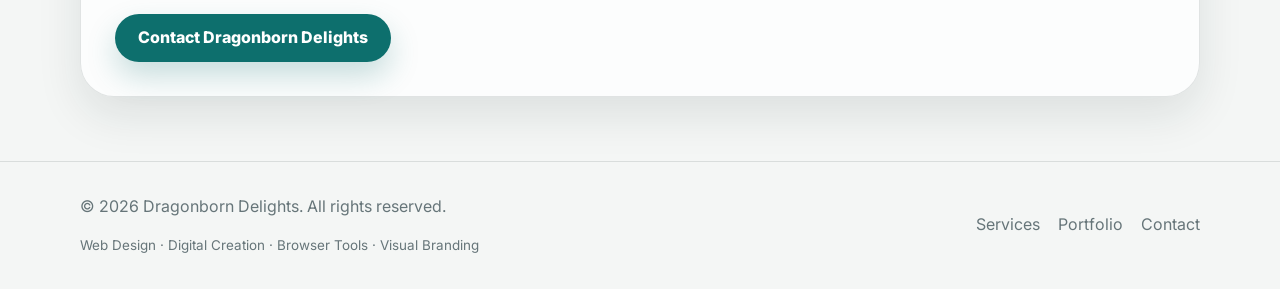
==== commit 3d1318b6: "Fix structured data script tag" ====
--- a/index.html
+++ b/index.html
@@ -52,7 +52,8 @@
       href="https://fonts.googleapis.com/css2?family=Inter:wght@400;600;700;800&family=Playfair+Display:wght@600;700&display=swap"
       rel="stylesheet"
     />
-     {
+    <script type="application/ld+json">
+      {
         "@context": "https://schema.org",
         "@graph": [
           {
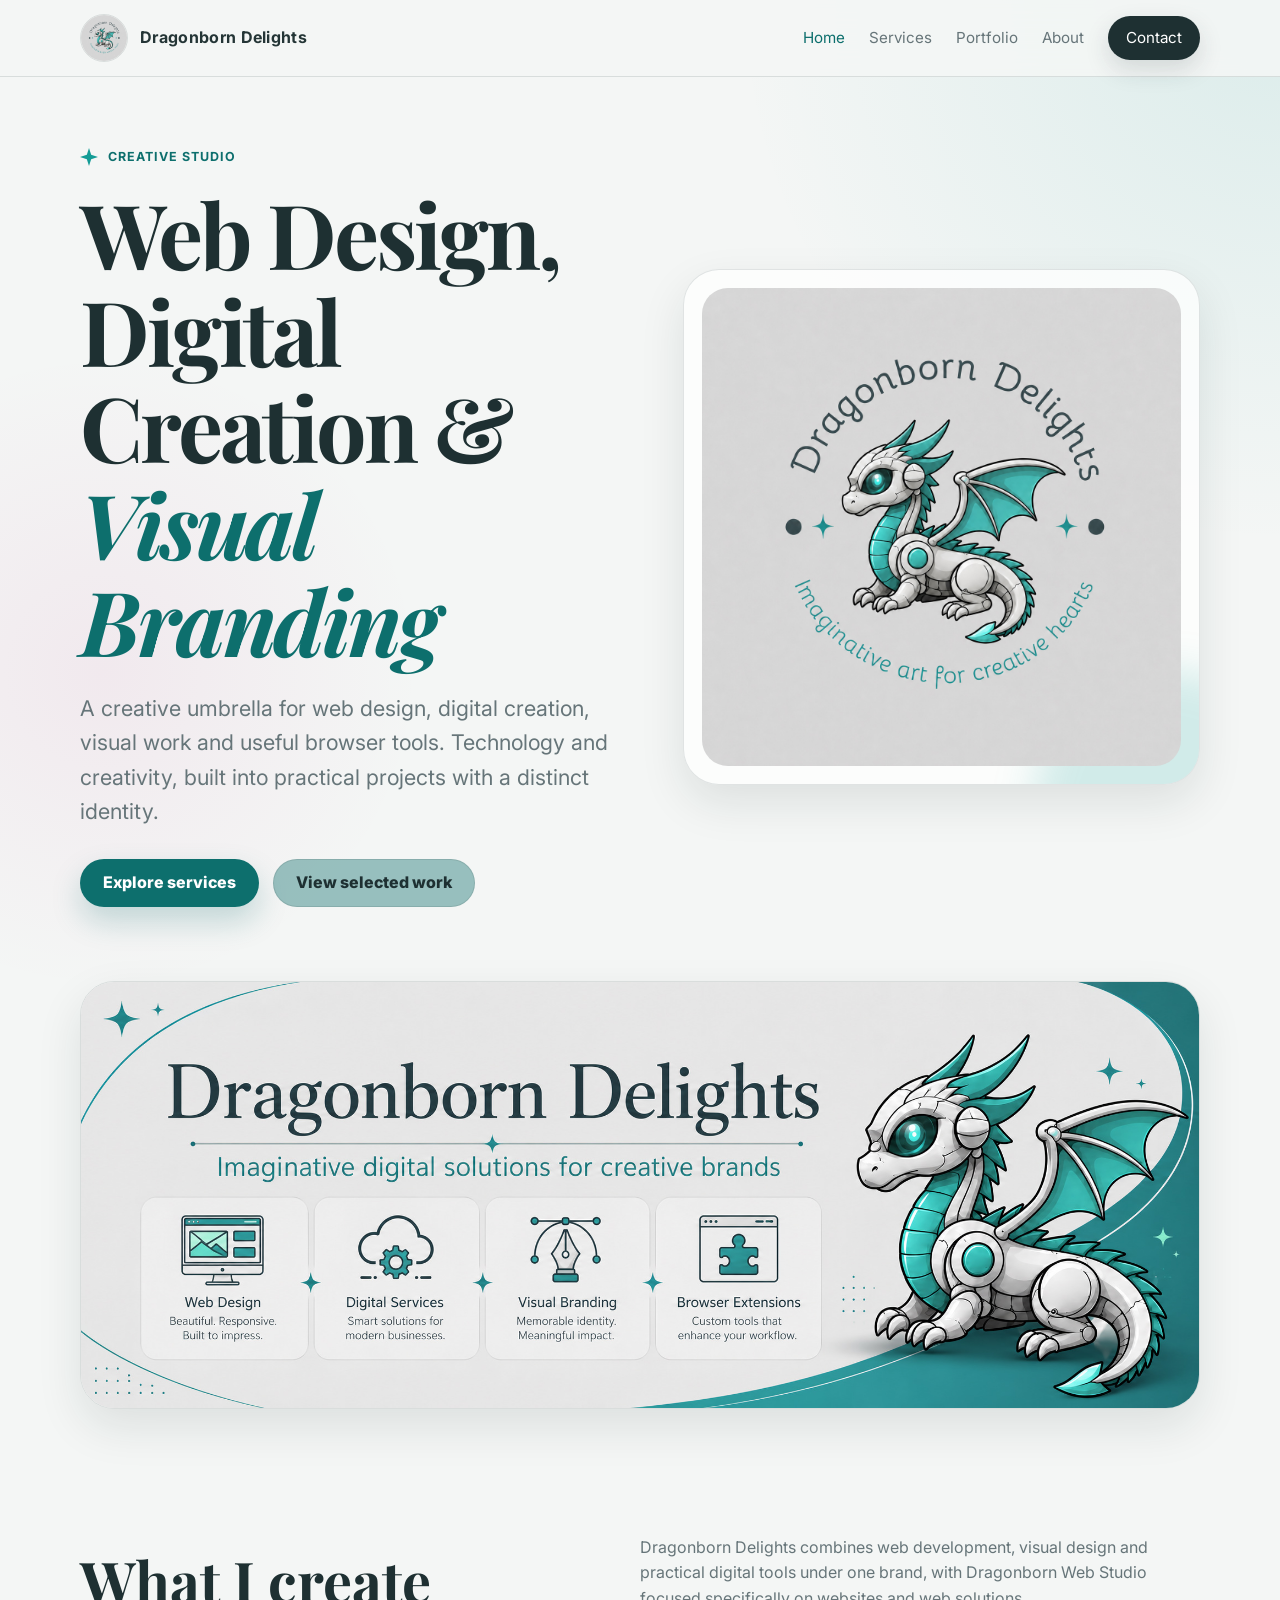
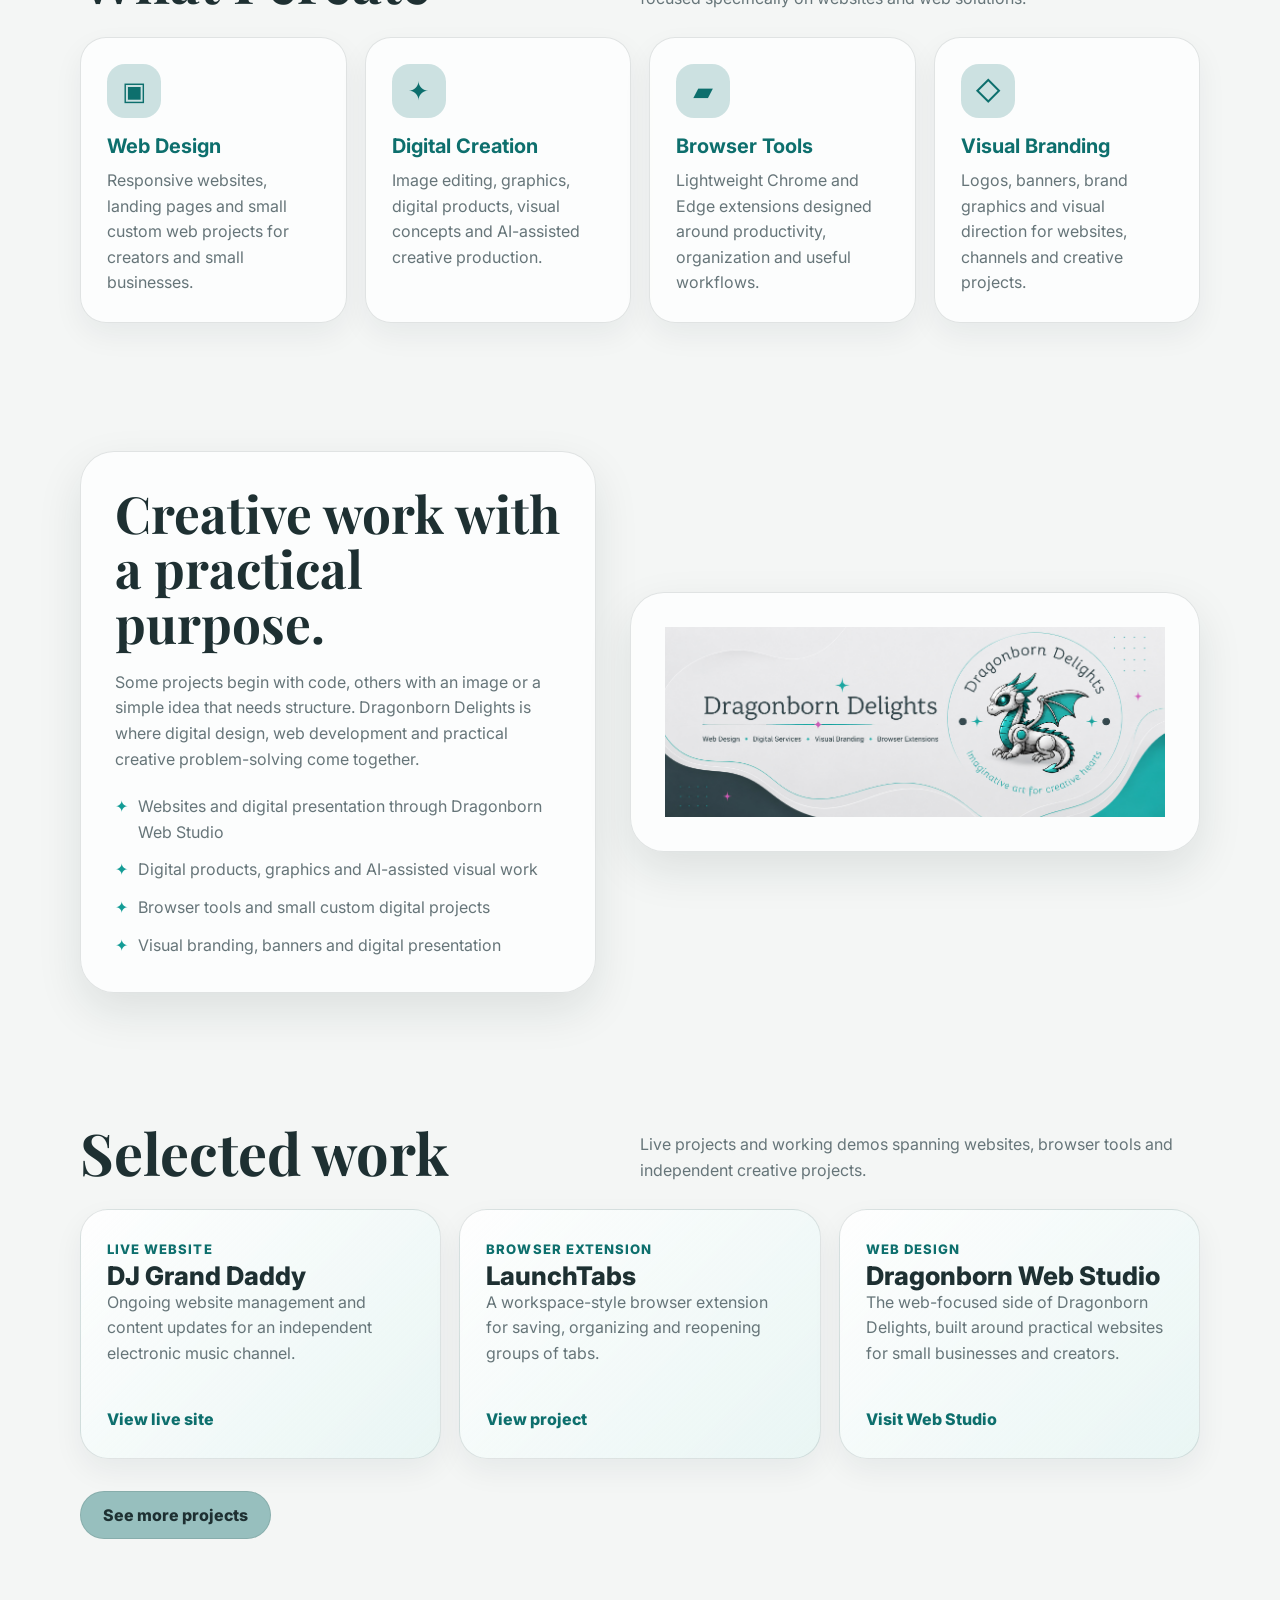
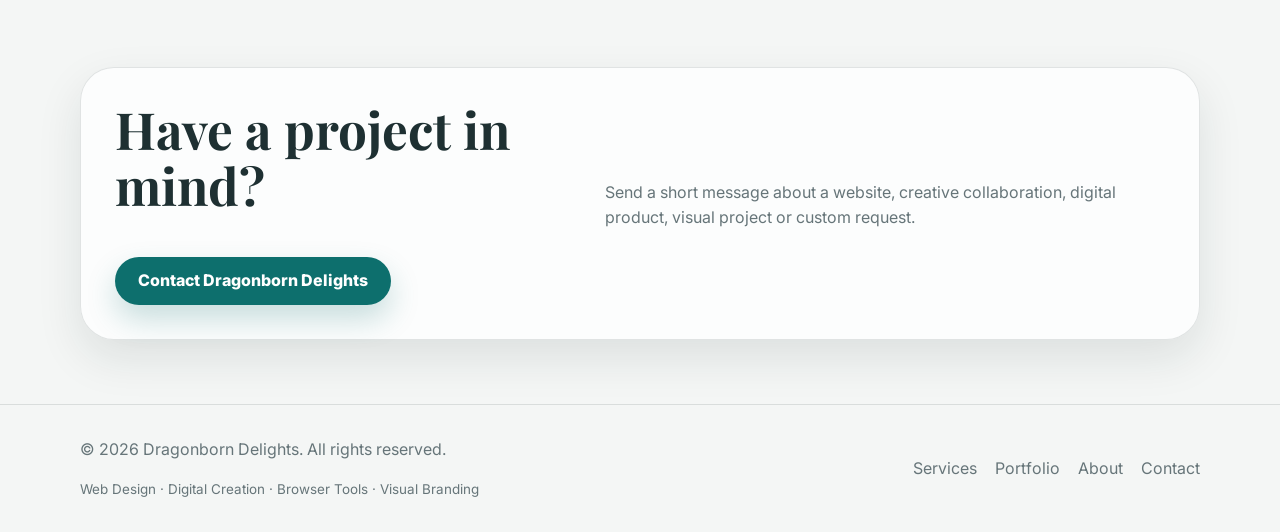
==== commit 065b1912: "Optimize website images" ====
--- a/index.html
+++ b/index.html
@@ -29,7 +29,7 @@
     />
     <meta
       property="og:image"
-      content="https://jeanettesoderman.github.io/dragonborn-delights/assets/cover-banner.png"
+      content="https://jeanettesoderman.github.io/dragonborn-delights/assets/dragonborn-delights-cover-banner.jpg"
     />
     <meta property="og:site_name" content="Dragonborn Delights" />
 
@@ -44,7 +44,7 @@
     />
     <meta
       name="twitter:image"
-      content="https://jeanettesoderman.github.io/dragonborn-delights/assets/cover-banner.png"
+      content="https://jeanettesoderman.github.io/dragonborn-delights/assets/dragonborn-delights-cover-banner.jpg"
     />
     <link rel="preconnect" href="https://fonts.googleapis.com" />
     <link rel="preconnect" href="https://fonts.gstatic.com" crossorigin />
@@ -63,7 +63,7 @@
             "url": "https://jeanettesoderman.github.io/dragonborn-delights/",
             "logo": {
               "@type": "ImageObject",
-              "url": "https://jeanettesoderman.github.io/dragonborn-delights/assets/logo.png"
+              "url": "https://jeanettesoderman.github.io/dragonborn-delights/assets/dragonborn-delights-logo.jpg"
             },
             "description": "Dragonborn Delights creates responsive websites, digital design, visual branding and useful browser tools for businesses, creators and online projects.",
             "founder": {
@@ -132,7 +132,10 @@
           href="index.html"
           aria-label="Dragonborn Delights home"
         >
-          <img src="assets/logo.png" alt="Dragonborn Delights dragon logo" />
+          <img
+            src="assets/dragonborn-delights-logo.jpg"
+            alt="Dragonborn Delights dragon logo"
+          />
           <span>Dragonborn Delights</span>
         </a>
         <button
@@ -161,7 +164,7 @@
             <span class="kicker"
               ><span class="sparkle"></span>Creative studio</span
             >
-            <h1>Dragonborn <span>Delights</span></h1>
+            <h1>Web Design, Digital Creation & <span>Visual Branding</span></h1>
             <p class="lead">
               A creative umbrella for web design, digital creation, visual work
               and useful browser tools. Technology and creativity, built into
@@ -177,7 +180,10 @@
             </div>
           </div>
           <div class="hero-card" aria-label="Dragonborn Delights logo preview">
-            <img src="assets/logo.png" alt="Dragonborn Delights dragon logo" />
+            <img
+              src="assets/dragonborn-delights-logo.jpg"
+              alt="Dragonborn Delights dragon logo"
+            />
           </div>
         </div>
       </section>
@@ -188,7 +194,7 @@
       >
         <div class="container">
           <img
-            src="assets/cover-banner.png"
+            src="assets/dragonborn-delights-cover-banner.jpg"
             alt="Dragonborn Delights creative services banner"
           />
         </div>
@@ -207,7 +213,7 @@
           <div class="cards">
             <article class="card">
               <div class="icon" aria-hidden="true">▣</div>
-              <h3>Web Design</h3>
+              <h3><a href="services.html#web-design">Web Design</a></h3>
               <p>
                 Responsive websites, landing pages and small custom web projects
                 for creators and small businesses.
@@ -215,7 +221,9 @@
             </article>
             <article class="card">
               <div class="icon" aria-hidden="true">✦</div>
-              <h3>Digital Creation</h3>
+              <h3>
+                <a href="services.html#digital-ai-design">Digital Creation</a>
+              </h3>
               <p>
                 Image editing, graphics, digital products, visual concepts and
                 AI-assisted creative production.
@@ -223,7 +231,10 @@
             </article>
             <article class="card">
               <div class="icon" aria-hidden="true">▰</div>
-              <h3>Browser Tools</h3>
+              <h3>
+                <a href="services.html#browser-extensions">Browser Tools</a>
+              </h3>
+
               <p>
                 Lightweight Chrome and Edge extensions designed around
                 productivity, organization and useful workflows.
@@ -231,7 +242,9 @@
             </article>
             <article class="card">
               <div class="icon" aria-hidden="true">◇</div>
-              <h3>Visual Branding</h3>
+              <h3>
+                <a href="services.html#visual-branding">Visual Branding</a>
+              </h3>
               <p>
                 Logos, banners, brand graphics and visual direction for
                 websites, channels and creative projects.
@@ -262,7 +275,7 @@
           </div>
           <div class="panel">
             <img
-              src="assets/brand-banner-alt.png"
+              src="assets/dragonborn-delights-brand-banner.jpg"
               alt="Dragonborn Delights creative workspace and branding"
             />
           </div>
@@ -365,7 +378,7 @@
         <div class="footer-links">
           <a href="services.html">Services</a>
           <a href="portfolio.html">Portfolio</a>
-
+          <a href="about.html">About</a>
           <a href="contact.html">Contact</a>
         </div>
       </div>
--- a/style.css
+++ b/style.css
@@ -337,6 +337,14 @@
   padding: 26px;
   box-shadow: 0 12px 30px rgba(20, 42, 43, 0.06);
 }
+.card h3 a {
+  color: inherit;
+  text-decoration: none;
+}
+
+.card h3 a:hover {
+  text-decoration: underline;
+}
 
 .icon {
   width: 54px;
@@ -445,34 +453,7 @@
 
 .project-card h3 {
   font-size: 1.6rem;
-  margin-top: 12px;
-}
-
-/* DJ Grand Daddy gradient title */
-
-.grand-daddy-title {
-  display: block;
-  width: fit-content;
-  background: linear-gradient(90deg, #00d9ff, #7657ff, #ff2e93);
-  background-clip: text;
-  -webkit-background-clip: text;
-  color: transparent;
-  -webkit-text-fill-color: transparent;
-}
-
-.project-card p {
-  margin-top: 12px;
-}
-
-.contact-layout {
-  display: grid;
-  grid-template-columns: 0.78fr 1.22fr;
-  gap: 24px;
-  align-items: start;
-}
-
-.contact-box a {
-  color: var(--teal-dark);
+
   font-weight: 800;
 }
 
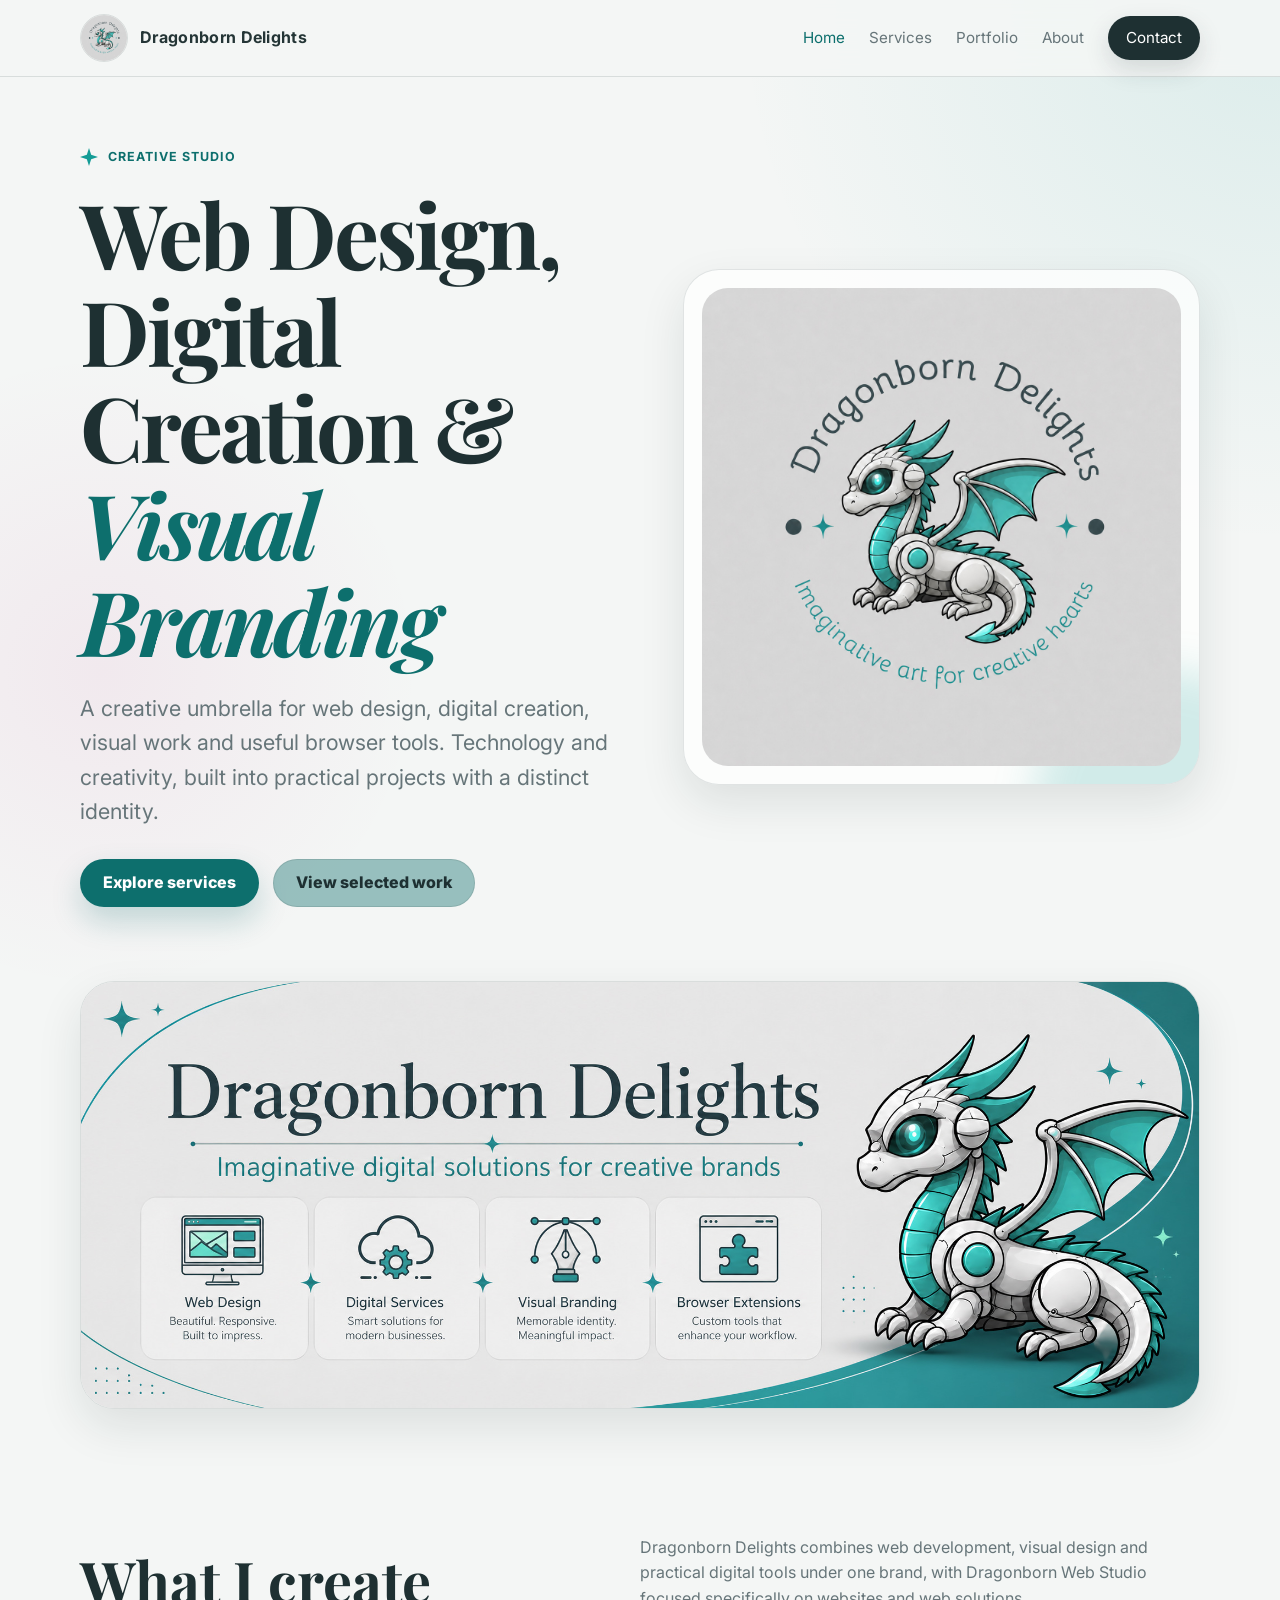
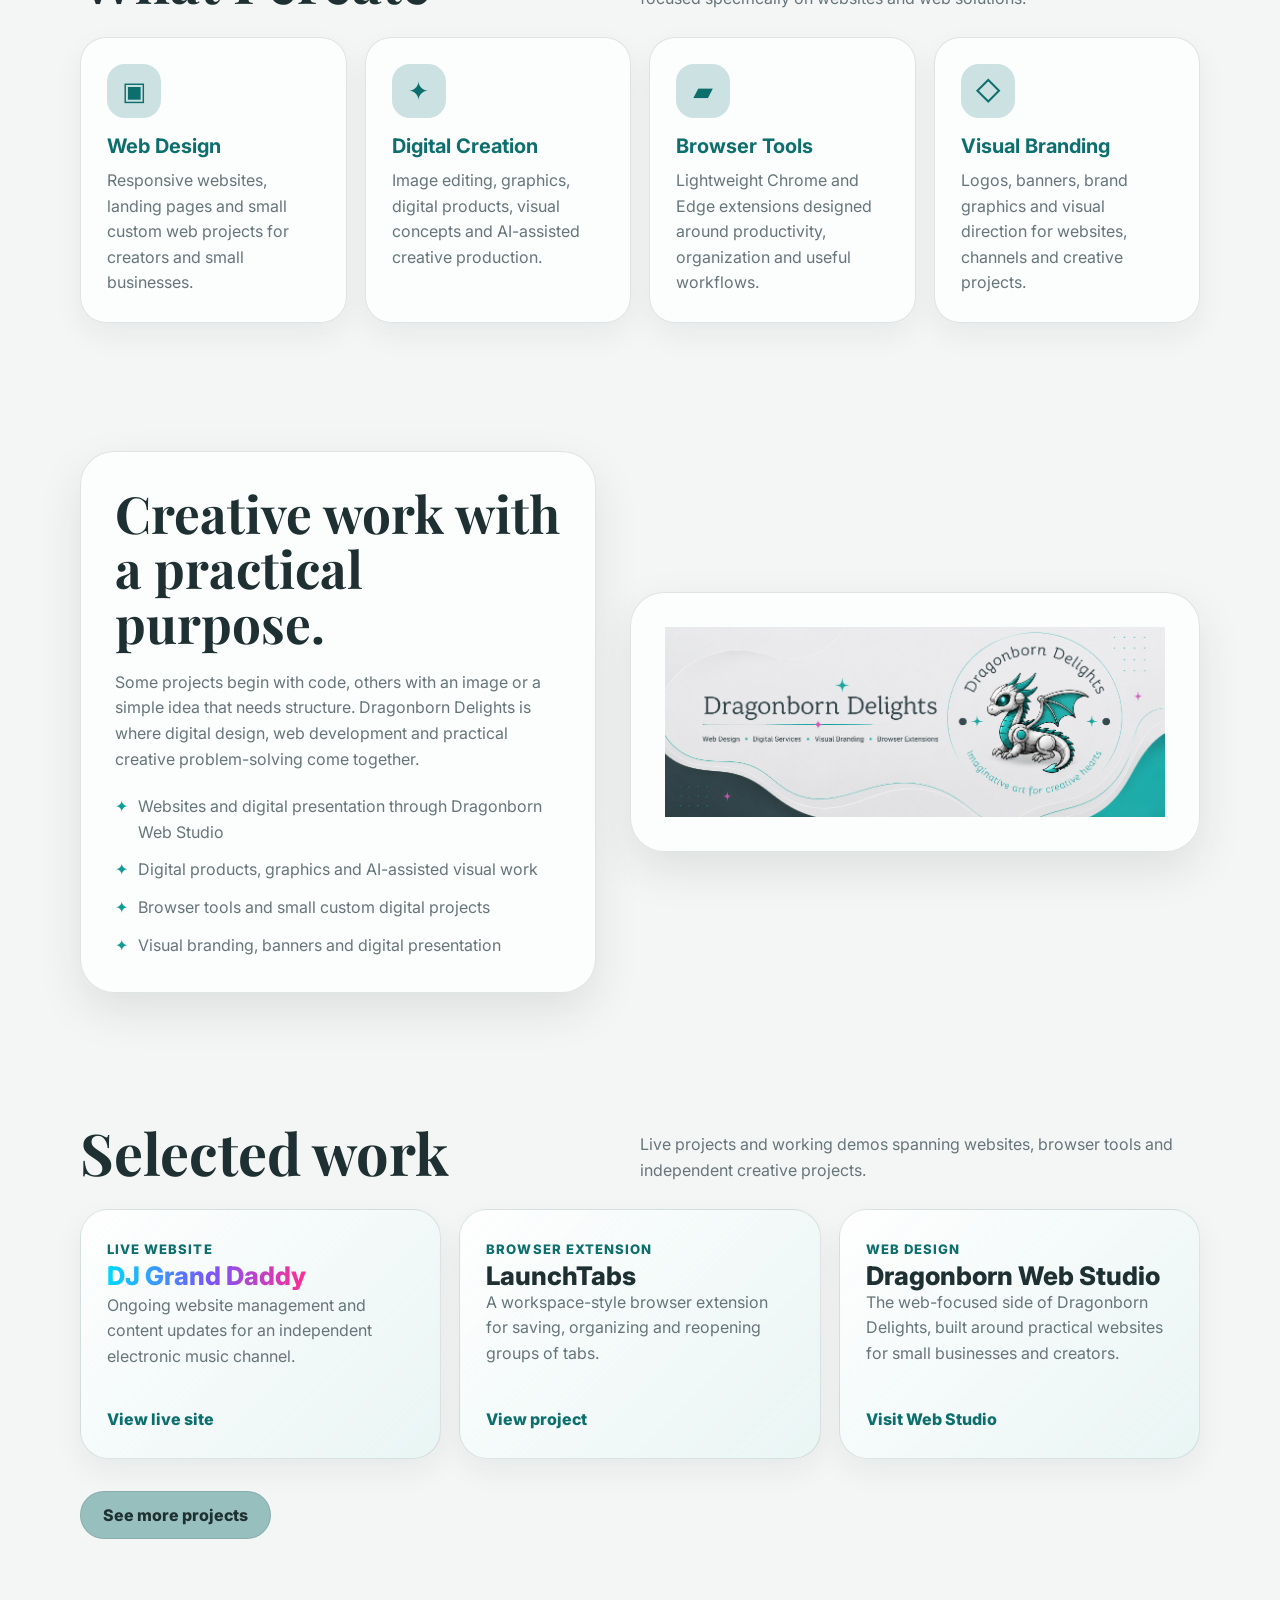
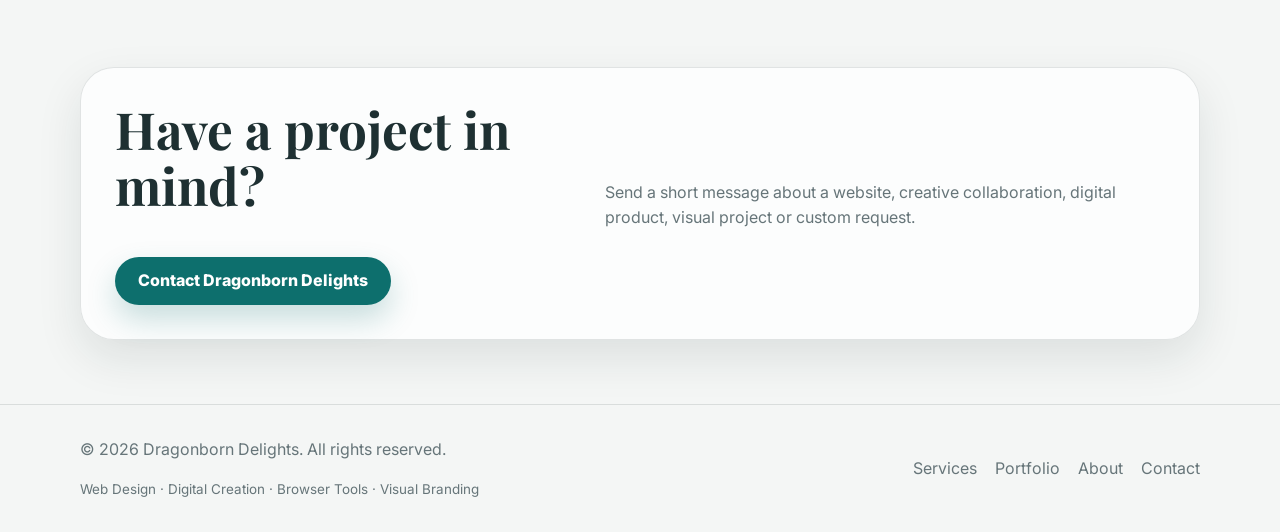
==== commit 599109b3: "Force CSS refresh" ====
--- a/index.html
+++ b/index.html
@@ -121,7 +121,7 @@
         ]
       }
     </script>
-    <link rel="stylesheet" href="style.css" />
+    <link rel="stylesheet" href="style.css?v=2" />
   </head>
   <body>
     <a class="skip-link" href="#main">Skip to content</a>
--- a/style.css
+++ b/style.css
@@ -337,6 +337,7 @@
   padding: 26px;
   box-shadow: 0 12px 30px rgba(20, 42, 43, 0.06);
 }
+
 .card h3 a {
   color: inherit;
   text-decoration: none;
@@ -453,8 +454,18 @@
 
 .project-card h3 {
   font-size: 1.6rem;
-
   font-weight: 800;
+}
+
+/* DJ Grand Daddy gradient title */
+.grand-daddy-title {
+  display: inline-block;
+  width: fit-content;
+  background: linear-gradient(90deg, #00d9ff, #7657ff, #ff2e93);
+  background-clip: text;
+  -webkit-background-clip: text;
+  color: transparent !important;
+  -webkit-text-fill-color: transparent !important;
 }
 
 .form {
@@ -515,6 +526,44 @@
 
 .footer-links a:hover {
   color: var(--teal-dark);
+}
+
+/* 2026 refresh: portfolio additions */
+
+.project-card > a {
+  color: var(--teal-dark);
+  font-weight: 800;
+}
+
+.project-card > a:hover {
+  text-decoration: underline;
+}
+
+.footer-note {
+  font-size: 0.84rem;
+  margin: 4px 0 0;
+}
+
+.contact-direct {
+  margin-top: 28px;
+  margin-bottom: 4px;
+  font-weight: 800;
+  color: var(--charcoal);
+}
+
+.about-cards .card {
+  min-height: 180px;
+}
+
+.panel a:not(.btn),
+.card a:not(.btn) {
+  color: var(--teal-dark);
+  font-weight: 700;
+}
+
+.panel a:not(.btn):hover,
+.card a:not(.btn):hover {
+  text-decoration: underline;
 }
 
 @media (max-width: 900px) {
@@ -591,33 +640,28 @@
     flex-direction: column;
     align-items: flex-start;
   }
-}
-
-/* 2026 refresh: portfolio additions */
-
-.project-card > a {
-  color: var(--teal-dark);
-  font-weight: 800;
-}
-
-.project-card > a:hover {
-  text-decoration: underline;
-}
-
-.footer-note {
-  font-size: 0.84rem;
-  margin: 4px 0 0;
-}
-
-.contact-direct {
-  margin-top: 28px;
-  margin-bottom: 4px;
-  font-weight: 800;
-  color: var(--charcoal);
-}
-
-.about-cards .card {
-  min-height: 180px;
+
+  .hero h1 {
+    font-size: 1.8rem;
+  }
+
+  .page-hero h1 {
+    font-size: 1.6rem;
+  }
+
+  .card h3 {
+    font-size: 1rem;
+  }
+
+  .project-card h3 {
+    font-size: 1.2rem;
+  }
+
+  .btn {
+    min-height: 40px;
+    padding: 0 16px;
+    font-size: 0.8rem;
+  }
 }
 
 @media (prefers-reduced-motion: reduce) {
@@ -633,38 +677,3 @@
     transition-duration: 0.01ms !important;
   }
 }
-
-.panel a:not(.btn),
-.card a:not(.btn) {
-  color: var(--teal-dark);
-  font-weight: 700;
-}
-
-.panel a:not(.btn):hover,
-.card a:not(.btn):hover {
-  text-decoration: underline;
-}
-
-@media (max-width: 560px) {
-  .hero h1 {
-    font-size: 1.8rem;
-  }
-
-  .page-hero h1 {
-    font-size: 1.6rem;
-  }
-
-  .card h3 {
-    font-size: 1rem;
-  }
-
-  .project-card h3 {
-    font-size: 1.2rem;
-  }
-
-  .btn {
-    min-height: 40px;
-    padding: 0 16px;
-    font-size: 0.8rem;
-  }
-}
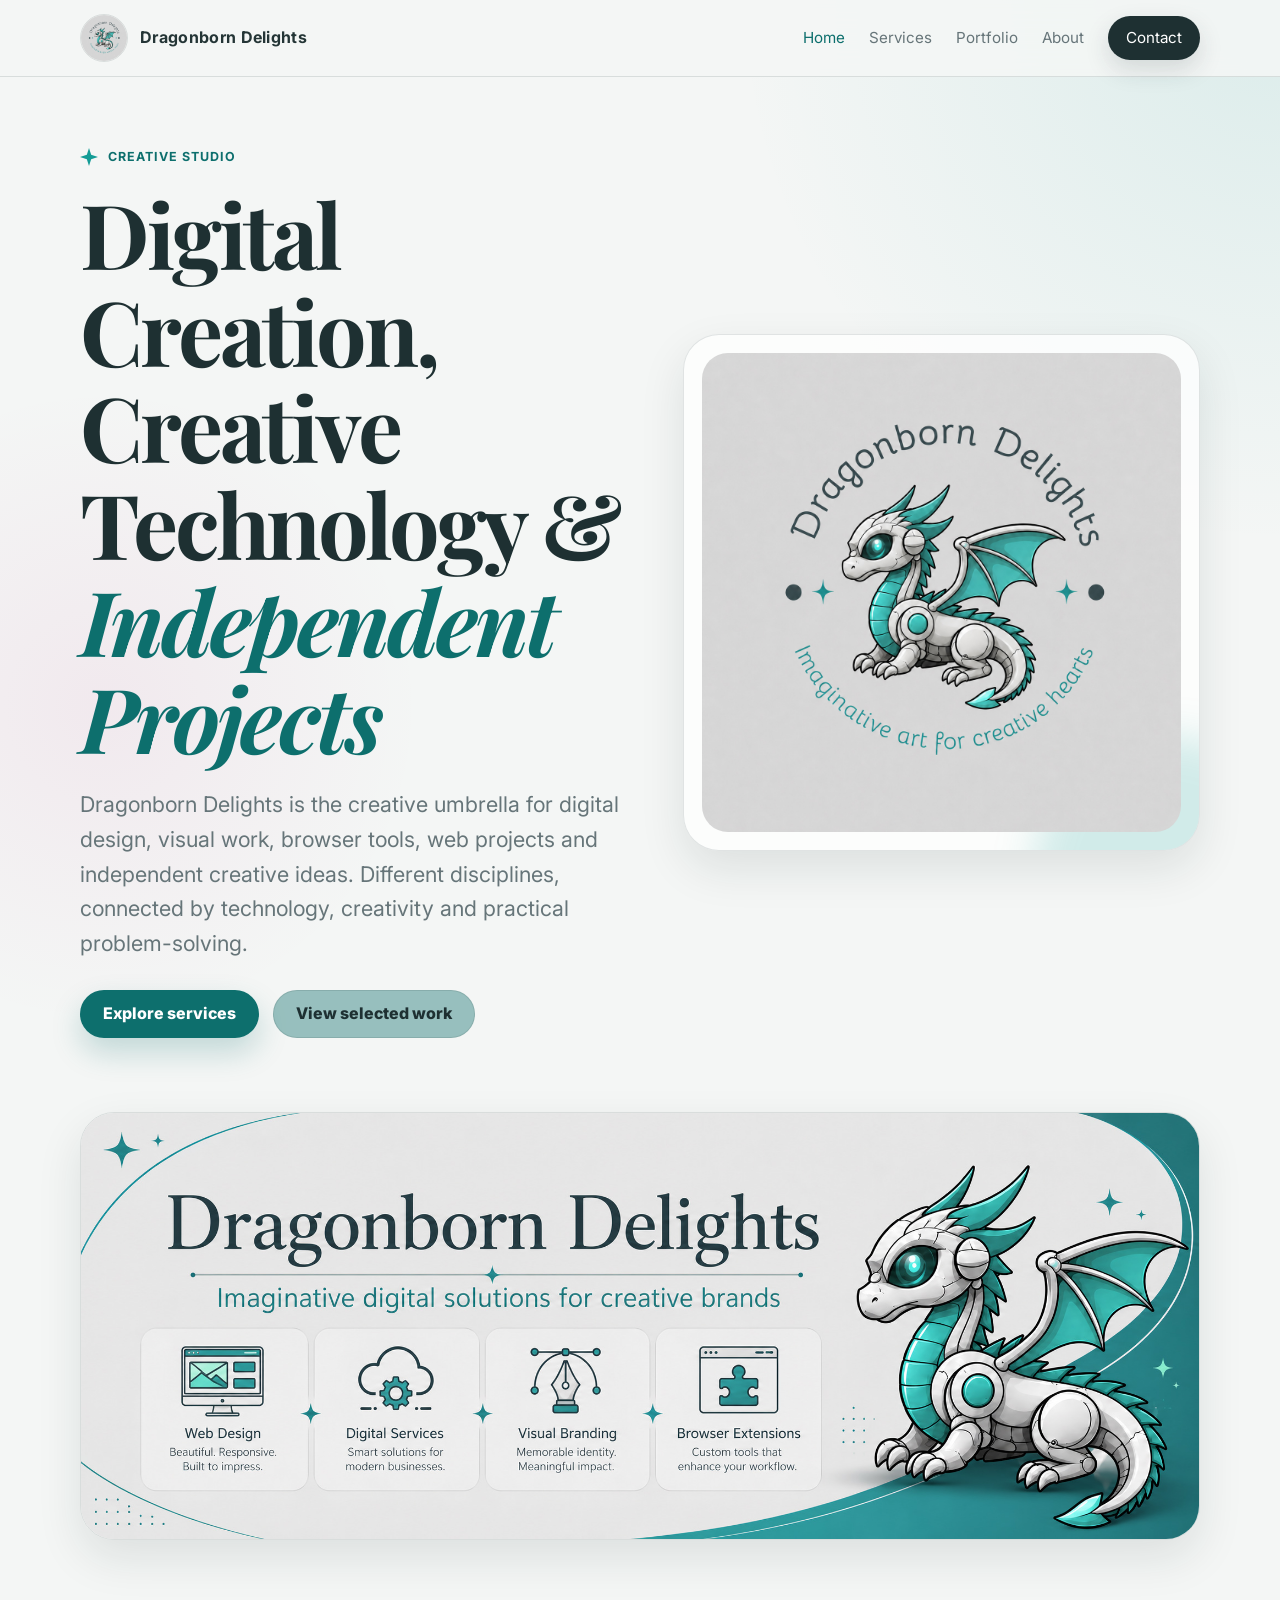
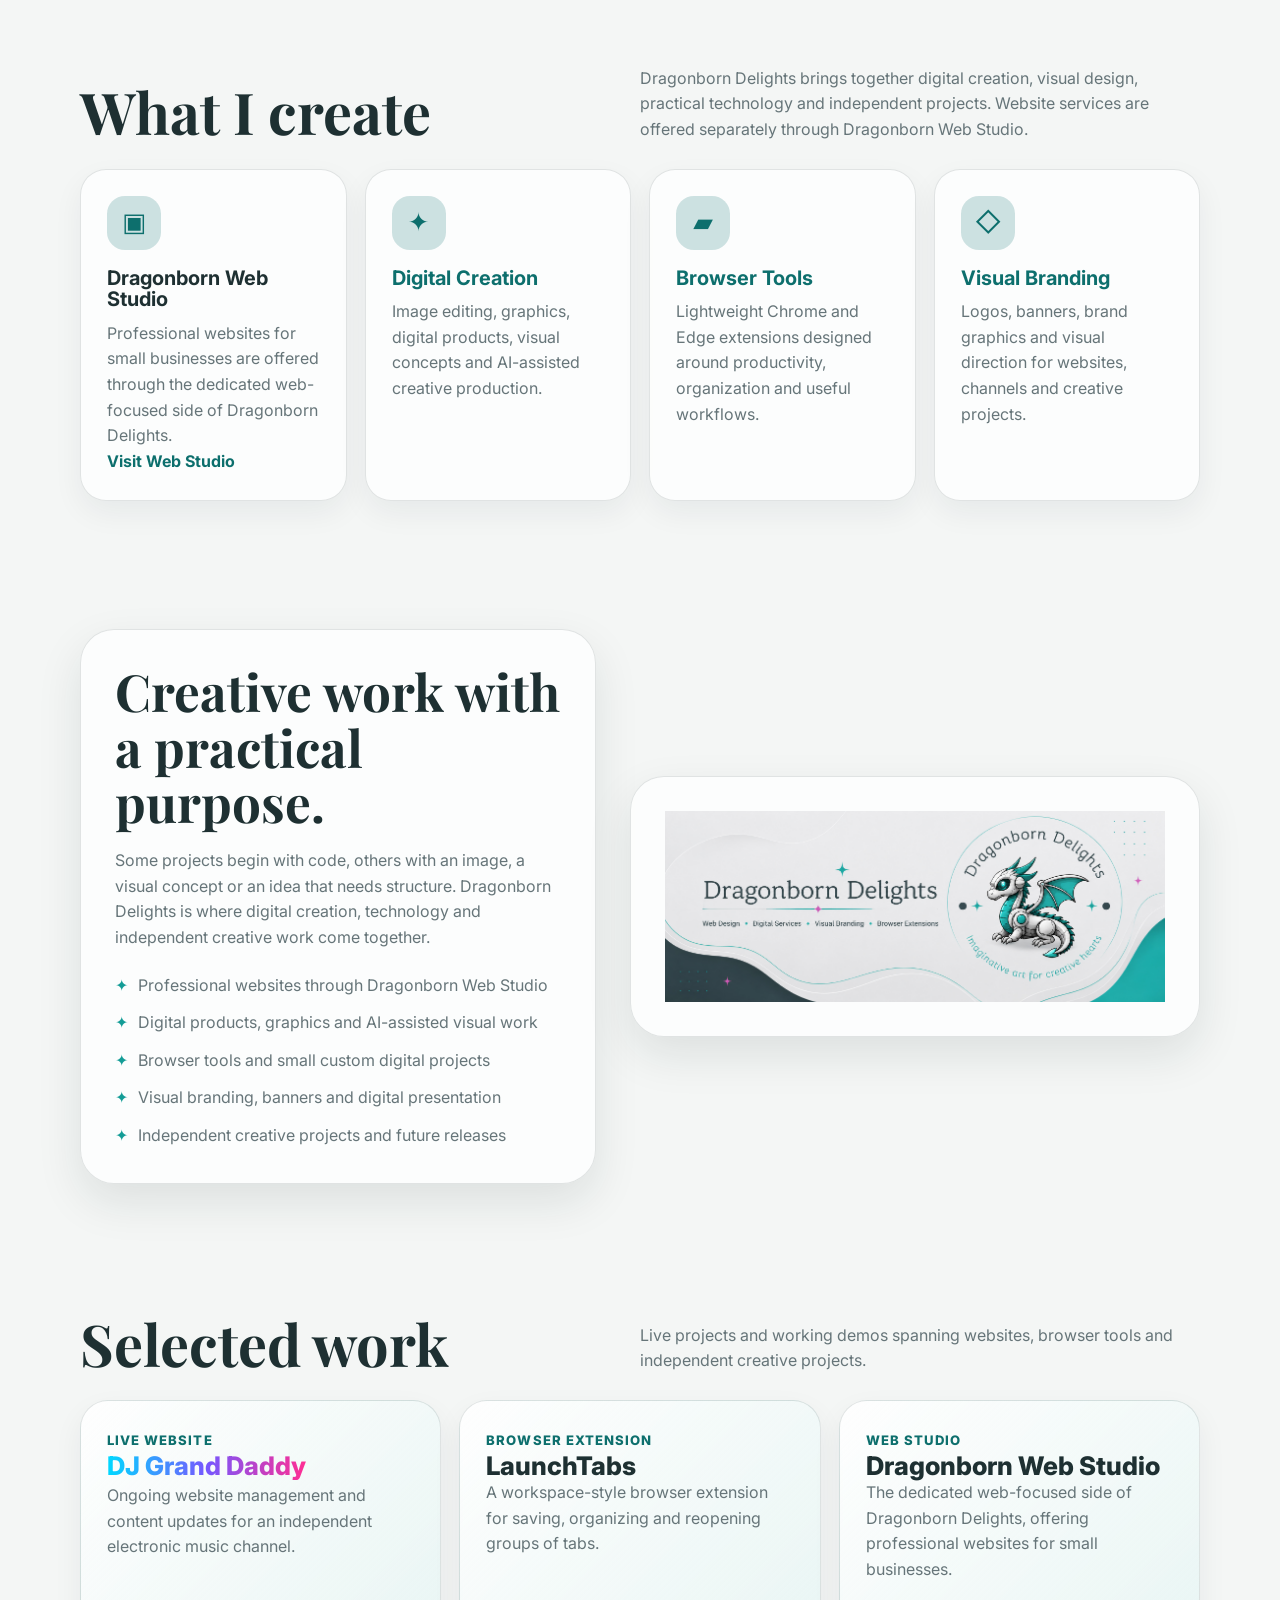
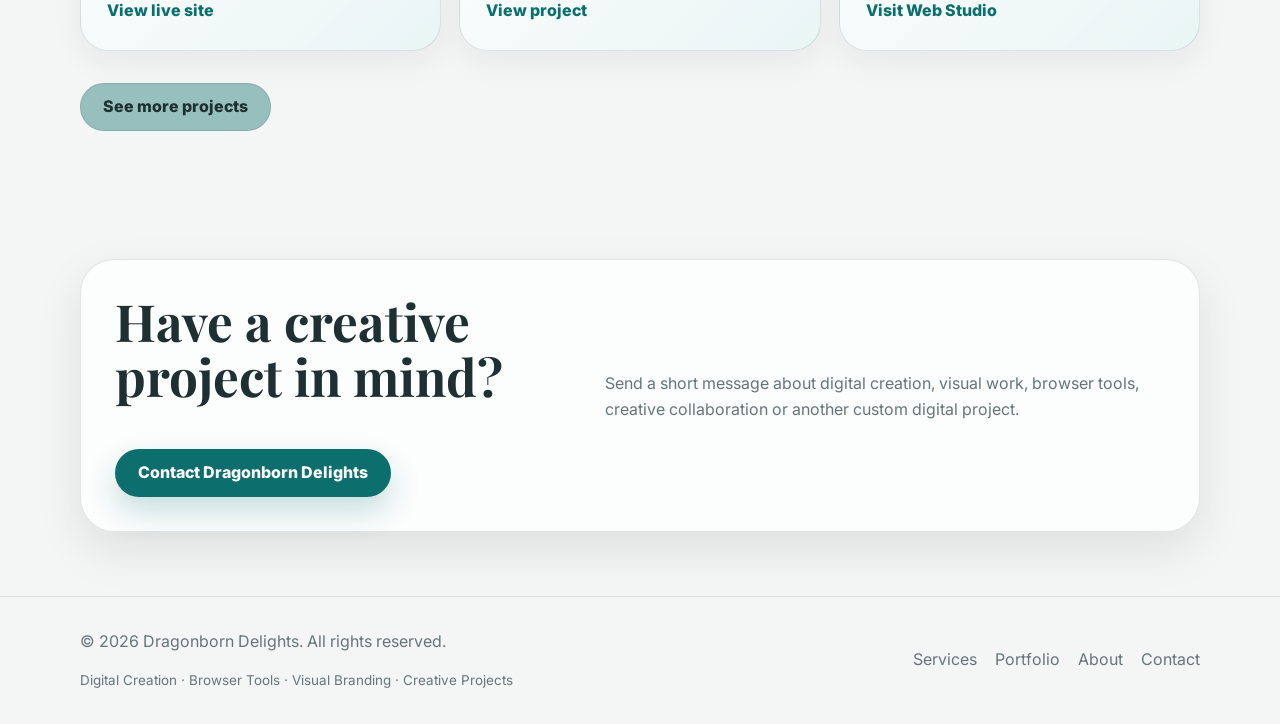
==== commit f6865552: "Refine Dragonborn Delights brand and update custom domain" ====
--- a/index.html
+++ b/index.html
@@ -3,69 +3,78 @@
   <head>
     <meta charset="utf-8" />
     <meta name="viewport" content="width=device-width, initial-scale=1" />
+
     <title>
-      Web Design, Digital Creation & Visual Branding | Dragonborn Delights
+      Digital Creation, Creative Technology & Projects | Dragonborn Delights
     </title>
+
     <meta
       name="description"
-      content="Dragonborn Delights creates responsive websites, digital design, visual branding and useful browser tools for businesses, creators and online projects."
-    />
-    <link
-      rel="canonical"
-      href="https://jeanettesoderman.github.io/dragonborn-delights/"
-    />
+      content="Dragonborn Delights is a creative umbrella for digital design, visual branding, browser tools, web projects and independent creative work."
+    />
+
+    <link rel="canonical" href="https://dragonborndelights.com/" />
+
     <meta property="og:type" content="website" />
+
     <meta
       property="og:title"
-      content="Web Design, Digital Creation & Visual Branding | Dragonborn Delights"
-    />
+      content="Digital Creation, Creative Technology & Projects | Dragonborn Delights"
+    />
+
     <meta
       property="og:description"
-      content="Responsive websites, digital design, visual branding and useful browser tools for businesses, creators and online projects."
-    />
-    <meta
-      property="og:url"
-      content="https://jeanettesoderman.github.io/dragonborn-delights/"
-    />
+      content="Digital creation, visual branding, browser tools, web projects and independent creative work under one creative brand."
+    />
+
+    <meta property="og:url" content="https://dragonborndelights.com/" />
+
     <meta
       property="og:image"
-      content="https://jeanettesoderman.github.io/dragonborn-delights/assets/dragonborn-delights-cover-banner.jpg"
-    />
+      content="https://dragonborndelights.com/assets/dragonborn-delights-cover-banner.jpg"
+    />
+
     <meta property="og:site_name" content="Dragonborn Delights" />
 
     <meta name="twitter:card" content="summary_large_image" />
+
     <meta
       name="twitter:title"
-      content="Web Design, Digital Creation & Visual Branding | Dragonborn Delights"
-    />
+      content="Digital Creation, Creative Technology & Projects | Dragonborn Delights"
+    />
+
     <meta
       name="twitter:description"
-      content="Responsive websites, digital design, visual branding and useful browser tools."
-    />
+      content="Digital creation, visual branding, browser tools and independent creative projects."
+    />
+
     <meta
       name="twitter:image"
-      content="https://jeanettesoderman.github.io/dragonborn-delights/assets/dragonborn-delights-cover-banner.jpg"
-    />
+      content="https://dragonborndelights.com/assets/dragonborn-delights-cover-banner.jpg"
+    />
+
     <link rel="preconnect" href="https://fonts.googleapis.com" />
     <link rel="preconnect" href="https://fonts.gstatic.com" crossorigin />
+
     <link
       href="https://fonts.googleapis.com/css2?family=Inter:wght@400;600;700;800&family=Playfair+Display:wght@600;700&display=swap"
       rel="stylesheet"
     />
+
     <script type="application/ld+json">
       {
         "@context": "https://schema.org",
         "@graph": [
           {
             "@type": "Organization",
-            "@id": "https://jeanettesoderman.github.io/dragonborn-delights/#organization",
+            "@id": "https://dragonborndelights.com/#organization",
             "name": "Dragonborn Delights",
-            "url": "https://jeanettesoderman.github.io/dragonborn-delights/",
+            "url": "https://dragonborndelights.com/",
             "logo": {
               "@type": "ImageObject",
-              "url": "https://jeanettesoderman.github.io/dragonborn-delights/assets/dragonborn-delights-logo.jpg"
+              "url": "https://dragonborndelights.com/assets/dragonborn-delights-logo.jpg"
             },
-            "description": "Dragonborn Delights creates responsive websites, digital design, visual branding and useful browser tools for businesses, creators and online projects.",
+            "description": "Dragonborn Delights is a creative umbrella for digital design, visual branding, browser tools, web projects and independent creative work.",
             "founder": {
               "@type": "Person",
               "name": "Jeanette Söderman"
@@ -73,25 +82,17 @@
           },
           {
             "@type": "WebSite",
-            "@id": "https://jeanettesoderman.github.io/dragonborn-delights/#website",
-            "url": "https://jeanettesoderman.github.io/dragonborn-delights/",
+            "@id": "https://dragonborndelights.com/#website",
+            "url": "https://dragonborndelights.com/",
             "name": "Dragonborn Delights",
             "publisher": {
-              "@id": "https://jeanettesoderman.github.io/dragonborn-delights/#organization"
+              "@id": "https://dragonborndelights.com/#organization"
             }
           },
           {
             "@type": "OfferCatalog",
             "name": "Digital Creative Services",
             "itemListElement": [
-              {
-                "@type": "Offer",
-                "itemOffered": {
-                  "@type": "Service",
-                  "name": "Web Design & Development",
-                  "description": "Responsive websites, landing pages, portfolio sites and smaller custom web projects."
-                }
-              },
               {
                 "@type": "Offer",
                 "itemOffered": {
@@ -105,7 +106,7 @@
                 "itemOffered": {
                   "@type": "Service",
                   "name": "Visual Branding",
-                  "description": "Logos, banners, brand colors and visual assets for websites and social media."
+                  "description": "Logos, banners, brand colors and visual assets for websites, channels and social media."
                 }
               },
               {
@@ -121,10 +122,13 @@
         ]
       }
     </script>
+
     <link rel="stylesheet" href="style.css?v=2" />
   </head>
+
   <body>
     <a class="skip-link" href="#main">Skip to content</a>
+
     <header class="site-header">
       <div class="container nav">
         <a
@@ -138,6 +142,7 @@
           />
           <span>Dragonborn Delights</span>
         </a>
+
         <button
           class="mobile-toggle"
           type="button"
@@ -146,11 +151,11 @@
         >
           Menu
         </button>
+
         <nav id="nav-links" class="nav-links" aria-label="Main navigation">
           <a class="active" href="index.html">Home</a>
           <a href="services.html">Services</a>
           <a href="portfolio.html">Portfolio</a>
-
           <a href="about.html">About</a>
           <a class="nav-cta" href="contact.html">Contact</a>
         </nav>
@@ -161,24 +166,33 @@
       <section class="hero">
         <div class="container hero-grid">
           <div>
-            <span class="kicker"
-              ><span class="sparkle"></span>Creative studio</span
-            >
-            <h1>Web Design, Digital Creation & <span>Visual Branding</span></h1>
+            <span class="kicker">
+              <span class="sparkle"></span>Creative studio
+            </span>
+
+            <h1>
+              Digital Creation, Creative Technology &
+              <span>Independent Projects</span>
+            </h1>
+
             <p class="lead">
-              A creative umbrella for web design, digital creation, visual work
-              and useful browser tools. Technology and creativity, built into
-              practical projects with a distinct identity.
+              Dragonborn Delights is the creative umbrella for digital design,
+              visual work, browser tools, web projects and independent creative
+              ideas. Different disciplines, connected by technology, creativity
+              and practical problem-solving.
             </p>
+
             <div class="hero-actions">
-              <a class="btn btn-primary" href="services.html"
-                >Explore services</a
-              >
-              <a class="btn btn-secondary" href="portfolio.html"
-                >View selected work</a
-              >
+              <a class="btn btn-primary" href="services.html">
+                Explore services
+              </a>
+
+              <a class="btn btn-secondary" href="portfolio.html">
+                View selected work
+              </a>
             </div>
           </div>
+
           <div class="hero-card" aria-label="Dragonborn Delights logo preview">
             <img
               src="assets/dragonborn-delights-logo.jpg"
@@ -204,33 +218,50 @@
         <div class="container">
           <div class="section-header">
             <h2>What I create</h2>
+
             <p>
-              Dragonborn Delights combines web development, visual design and
-              practical digital tools under one brand, with Dragonborn Web
-              Studio focused specifically on websites and web solutions.
+              Dragonborn Delights brings together digital creation, visual
+              design, practical technology and independent projects. Website
+              services are offered separately through Dragonborn Web Studio.
             </p>
           </div>
+
           <div class="cards">
             <article class="card">
               <div class="icon" aria-hidden="true">▣</div>
-              <h3><a href="services.html#web-design">Web Design</a></h3>
+
+              <h3>Dragonborn Web Studio</h3>
+
               <p>
-                Responsive websites, landing pages and small custom web projects
-                for creators and small businesses.
+                Professional websites for small businesses are offered through
+                the dedicated web-focused side of Dragonborn Delights.
               </p>
-            </article>
+
+              <a
+                href="https://webstudio.dragonborndelights.com/"
+                target="_blank"
+                rel="noopener"
+              >
+                Visit Web Studio
+              </a>
+            </article>
+
             <article class="card">
               <div class="icon" aria-hidden="true">✦</div>
+
               <h3>
                 <a href="services.html#digital-ai-design">Digital Creation</a>
               </h3>
+
               <p>
                 Image editing, graphics, digital products, visual concepts and
                 AI-assisted creative production.
               </p>
             </article>
+
             <article class="card">
               <div class="icon" aria-hidden="true">▰</div>
+
               <h3>
                 <a href="services.html#browser-extensions">Browser Tools</a>
               </h3>
@@ -240,11 +271,14 @@
                 productivity, organization and useful workflows.
               </p>
             </article>
+
             <article class="card">
               <div class="icon" aria-hidden="true">◇</div>
+
               <h3>
                 <a href="services.html#visual-branding">Visual Branding</a>
               </h3>
+
               <p>
                 Logos, banners, brand graphics and visual direction for
                 websites, channels and creative projects.
@@ -258,25 +292,28 @@
         <div class="container split">
           <div class="panel">
             <h2>Creative work with a practical purpose.</h2>
+
             <p>
-              Some projects begin with code, others with an image or a simple
-              idea that needs structure. Dragonborn Delights is where digital
-              design, web development and practical creative problem-solving
+              Some projects begin with code, others with an image, a visual
+              concept or an idea that needs structure. Dragonborn Delights is
+              where digital creation, technology and independent creative work
               come together.
             </p>
+
             <ul class="check-list">
-              <li>
-                Websites and digital presentation through Dragonborn Web Studio
-              </li>
+              <li>Professional websites through Dragonborn Web Studio</li>
               <li>Digital products, graphics and AI-assisted visual work</li>
               <li>Browser tools and small custom digital projects</li>
               <li>Visual branding, banners and digital presentation</li>
+              <li>Independent creative projects and future releases</li>
             </ul>
           </div>
+
           <div class="panel">
             <img
               src="assets/dragonborn-delights-brand-banner.jpg"
               alt="Dragonborn Delights creative workspace and branding"
+              loading="lazy"
             />
           </div>
         </div>
@@ -286,65 +323,82 @@
         <div class="container">
           <div class="section-header">
             <h2>Selected work</h2>
+
             <p>
               Live projects and working demos spanning websites, browser tools
               and independent creative projects.
             </p>
           </div>
+
           <div class="portfolio-grid">
             <article class="project-card">
               <div>
                 <span class="tag">Live website</span>
+
                 <h3 class="grand-daddy-title">DJ Grand Daddy</h3>
+
                 <p>
                   Ongoing website management and content updates for an
                   independent electronic music channel.
                 </p>
               </div>
+
               <a
-                href="https://djgranddaddy.pythonanywhere.com/"
+                href="https://djgranddaddy.com/"
                 target="_blank"
                 rel="noopener"
-                >View live site</a
               >
-            </article>
+                View live site
+              </a>
+            </article>
+
             <article class="project-card">
               <div>
                 <span class="tag">Browser extension</span>
+
                 <h3>LaunchTabs</h3>
+
                 <p>
                   A workspace-style browser extension for saving, organizing and
                   reopening groups of tabs.
                 </p>
               </div>
+
               <a
                 href="https://melodic-malabi-07e8c5.netlify.app/"
                 target="_blank"
                 rel="noopener"
-                >View project</a
               >
-            </article>
+                View project
+              </a>
+            </article>
+
             <article class="project-card">
               <div>
-                <span class="tag">Web design</span>
+                <span class="tag">Web studio</span>
+
                 <h3>Dragonborn Web Studio</h3>
+
                 <p>
-                  The web-focused side of Dragonborn Delights, built around
-                  practical websites for small businesses and creators.
+                  The dedicated web-focused side of Dragonborn Delights,
+                  offering professional websites for small businesses.
                 </p>
               </div>
+
               <a
-                href="https://dragonborn-web-studio.netlify.app/"
+                href="https://webstudio.dragonborndelights.com/"
                 target="_blank"
                 rel="noopener"
-                >Visit Web Studio</a
               >
-            </article>
-          </div>
+                Visit Web Studio
+              </a>
+            </article>
+          </div>
+
           <div class="section-actions">
-            <a class="btn btn-secondary" href="portfolio.html"
-              >See more projects</a
-            >
+            <a class="btn btn-secondary" href="portfolio.html">
+              See more projects
+            </a>
           </div>
         </div>
       </section>
@@ -352,15 +406,17 @@
       <section class="section">
         <div class="container panel">
           <div class="section-header">
-            <h2>Have a project in mind?</h2>
+            <h2>Have a creative project in mind?</h2>
+
             <p>
-              Send a short message about a website, creative collaboration,
-              digital product, visual project or custom request.
+              Send a short message about digital creation, visual work, browser
+              tools, creative collaboration or another custom digital project.
             </p>
           </div>
-          <a class="btn btn-primary" href="contact.html"
-            >Contact Dragonborn Delights</a
-          >
+
+          <a class="btn btn-primary" href="contact.html">
+            Contact Dragonborn Delights
+          </a>
         </div>
       </section>
     </main>
@@ -371,10 +427,13 @@
           <p>
             © <span data-year></span> Dragonborn Delights. All rights reserved.
           </p>
+
           <p class="footer-note">
-            Web Design · Digital Creation · Browser Tools · Visual Branding
+            Digital Creation · Browser Tools · Visual Branding · Creative
+            Projects
           </p>
         </div>
+
         <div class="footer-links">
           <a href="services.html">Services</a>
           <a href="portfolio.html">Portfolio</a>
@@ -383,6 +442,7 @@
         </div>
       </div>
     </footer>
+
     <script src="script.js"></script>
   </body>
 </html>
